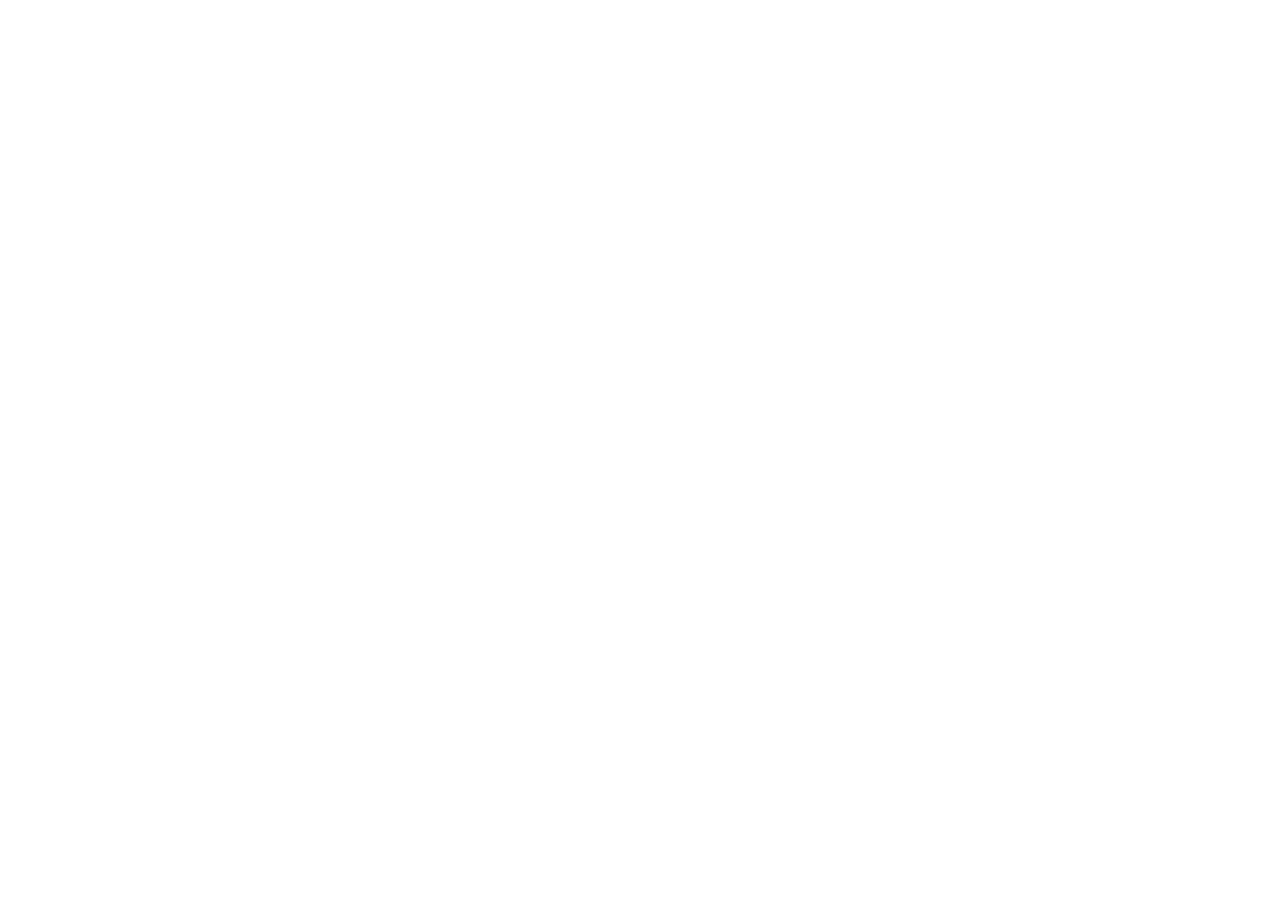
==== hombrelider/index.html @ c7ca843d "Add Hombre Líder landing (hombrelider.picasystems.com) Co-Authored-By: Claude Fable 5 <noreply@anthr" ====
<!doctype html>
<html lang="es">

  <head>
    <meta charset="UTF-8" />
    <meta
      name="viewport"
      content="width=device-width, initial-scale=1.0, maximum-scale=1" />
    <title>Hombre Líder — Recuperá tu Energía, tu Mente y tu Propósito</title>
    <meta name="description" content="El método L.I.D.E.R combina fe y neurociencia para transformarte en 30 días. Recuperá tu energía, tu mente y tu propósito. Agendá tu llamada gratis." />
    <meta property="og:title" content="Hombre Líder — Transformación en 30 días" />
    <meta property="og:description" content="Si no podés parar, no estás en control de tu vida. Fe + neurociencia + comunidad. Agendá tu llamada gratis." />
    <meta property="og:image" content="https://hombrelider.picasystems.com/images/hero-transformacion.webp" />
    <meta property="og:url" content="https://hombrelider.picasystems.com" />
    <meta property="og:type" content="website" />
    <link rel="preconnect" href="https://fonts.googleapis.com" />
    <link rel="preconnect" href="https://fonts.gstatic.com" crossorigin />
    <link href="https://fonts.googleapis.com/css2?family=Bebas+Neue&family=Roboto:wght@400;500;700&family=IBM+Plex+Mono:wght@400;600&display=swap" rel="stylesheet" />
    <script type="module" crossorigin src="/assets/index-o22CtJDk.js"></script>
    <link rel="stylesheet" crossorigin href="/assets/index-B5wN1EhE.css">
  </head>

  <body>
    

    <div id="root"></div>
  </body>

</html>
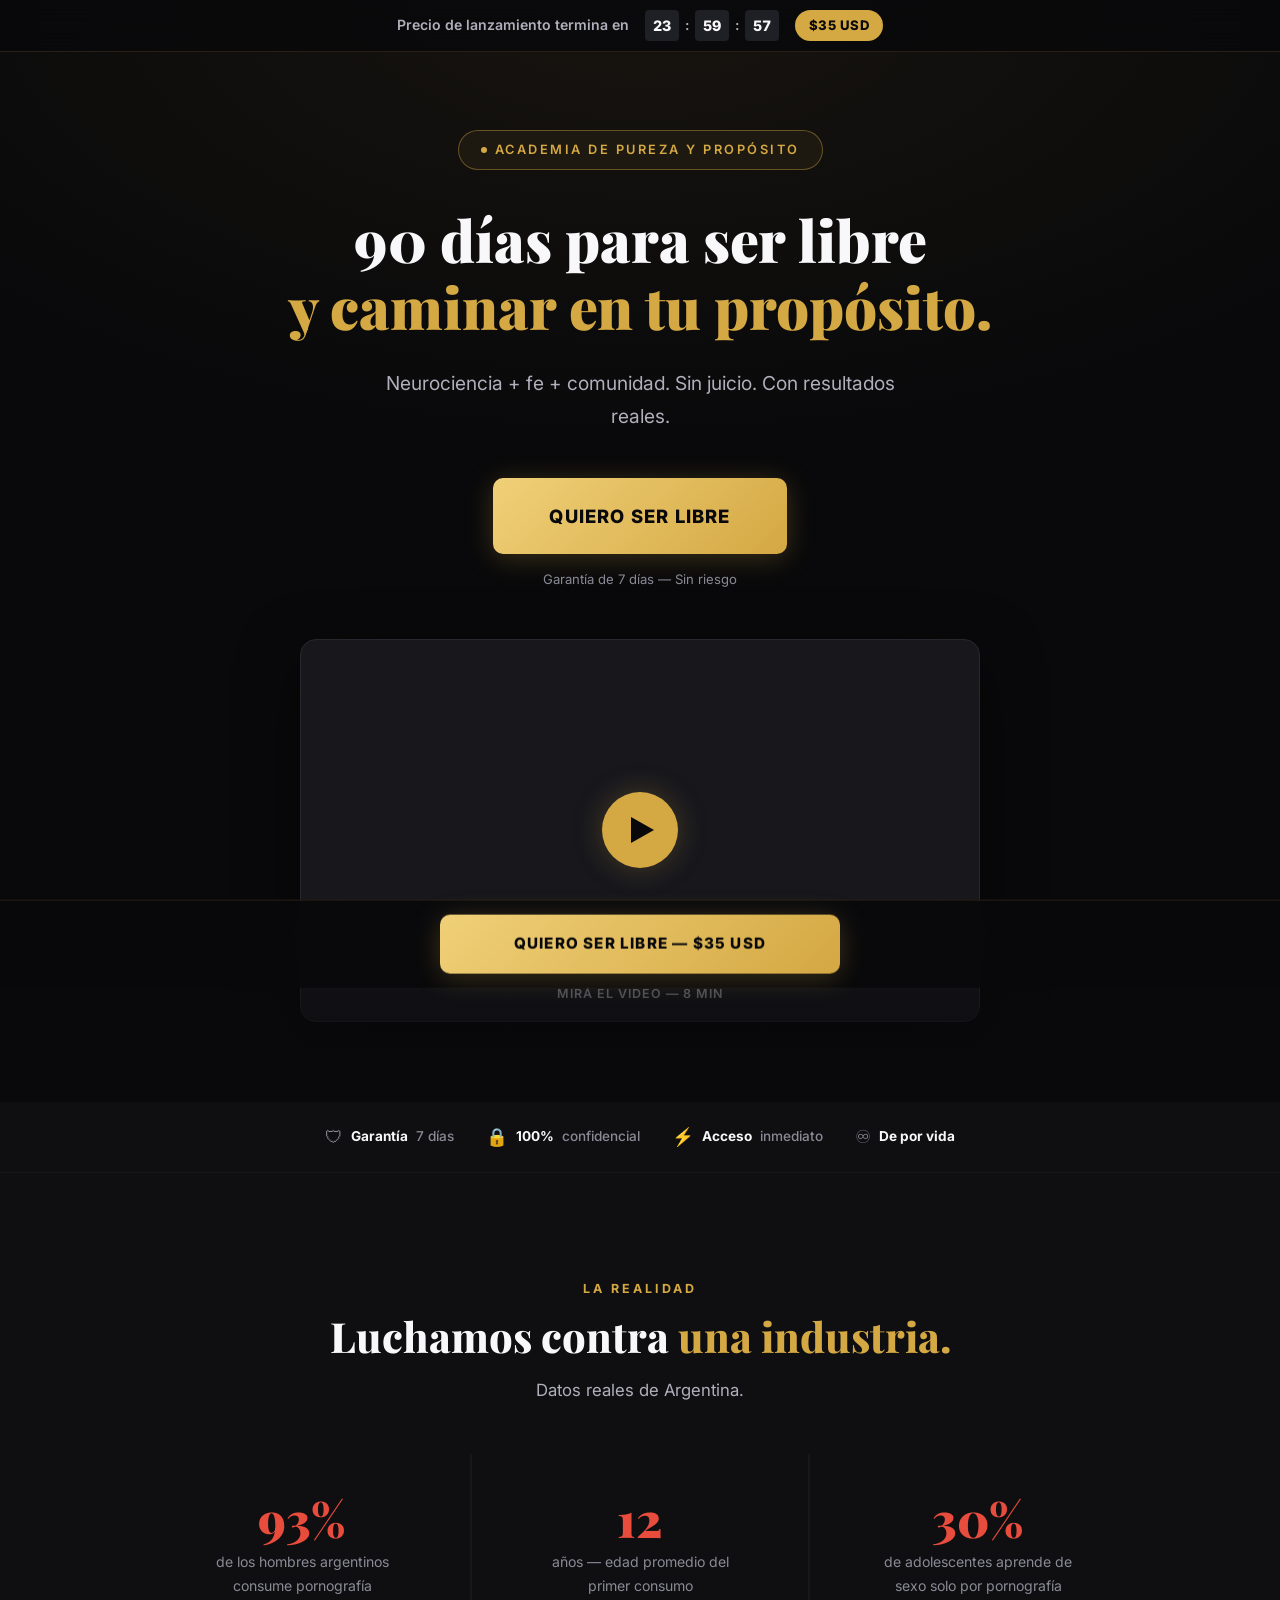
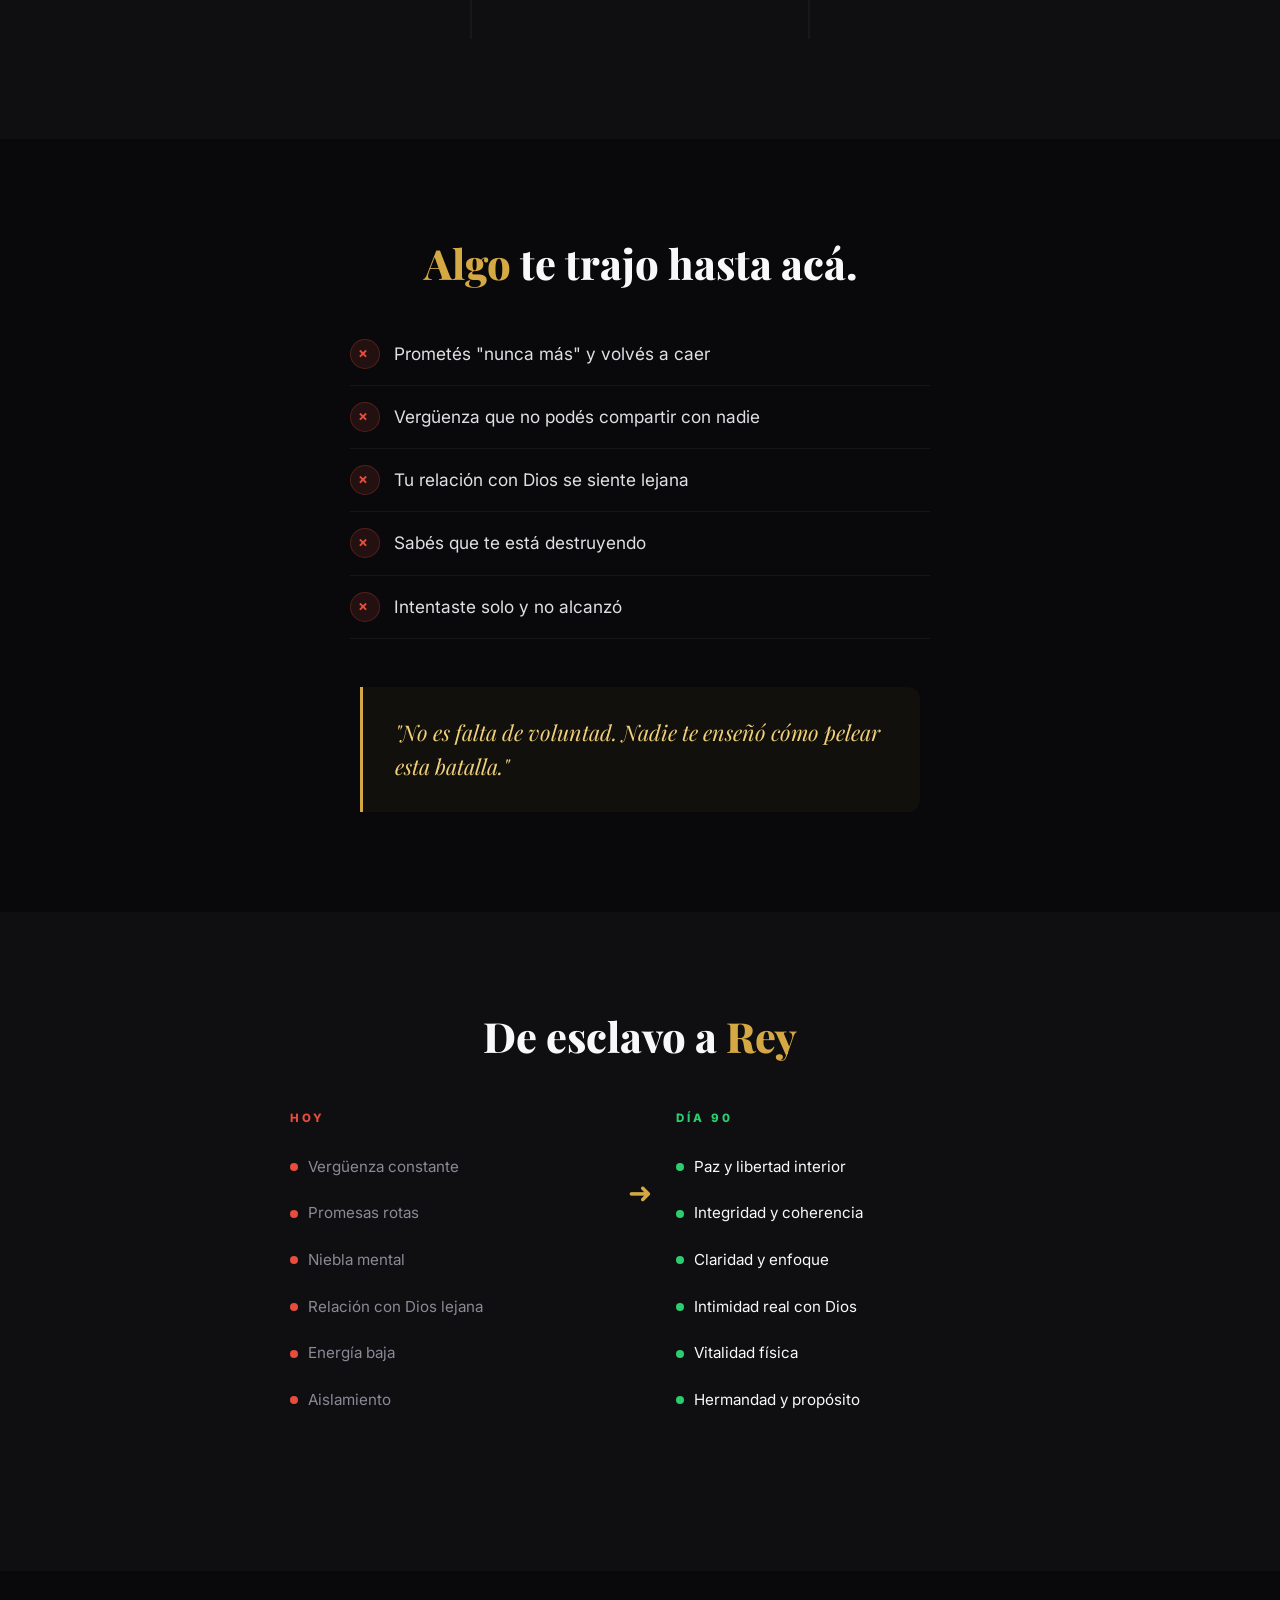
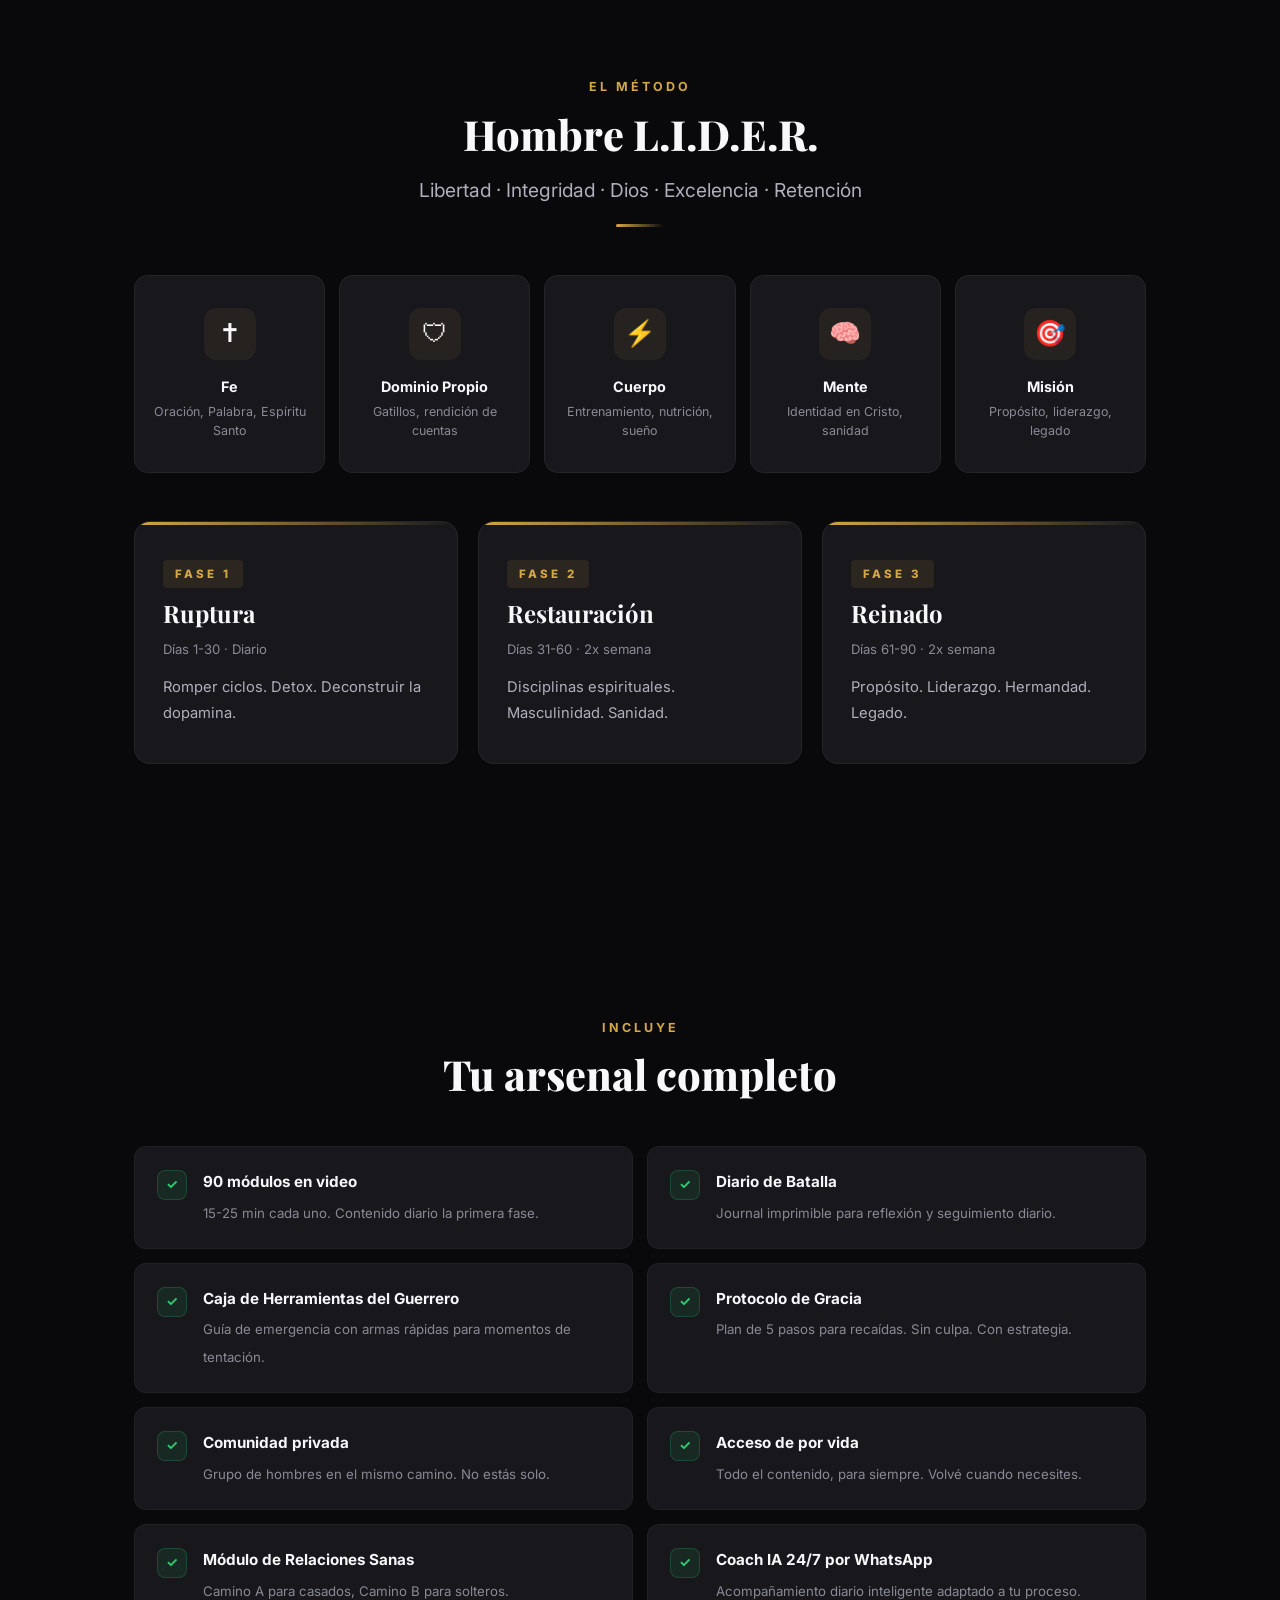
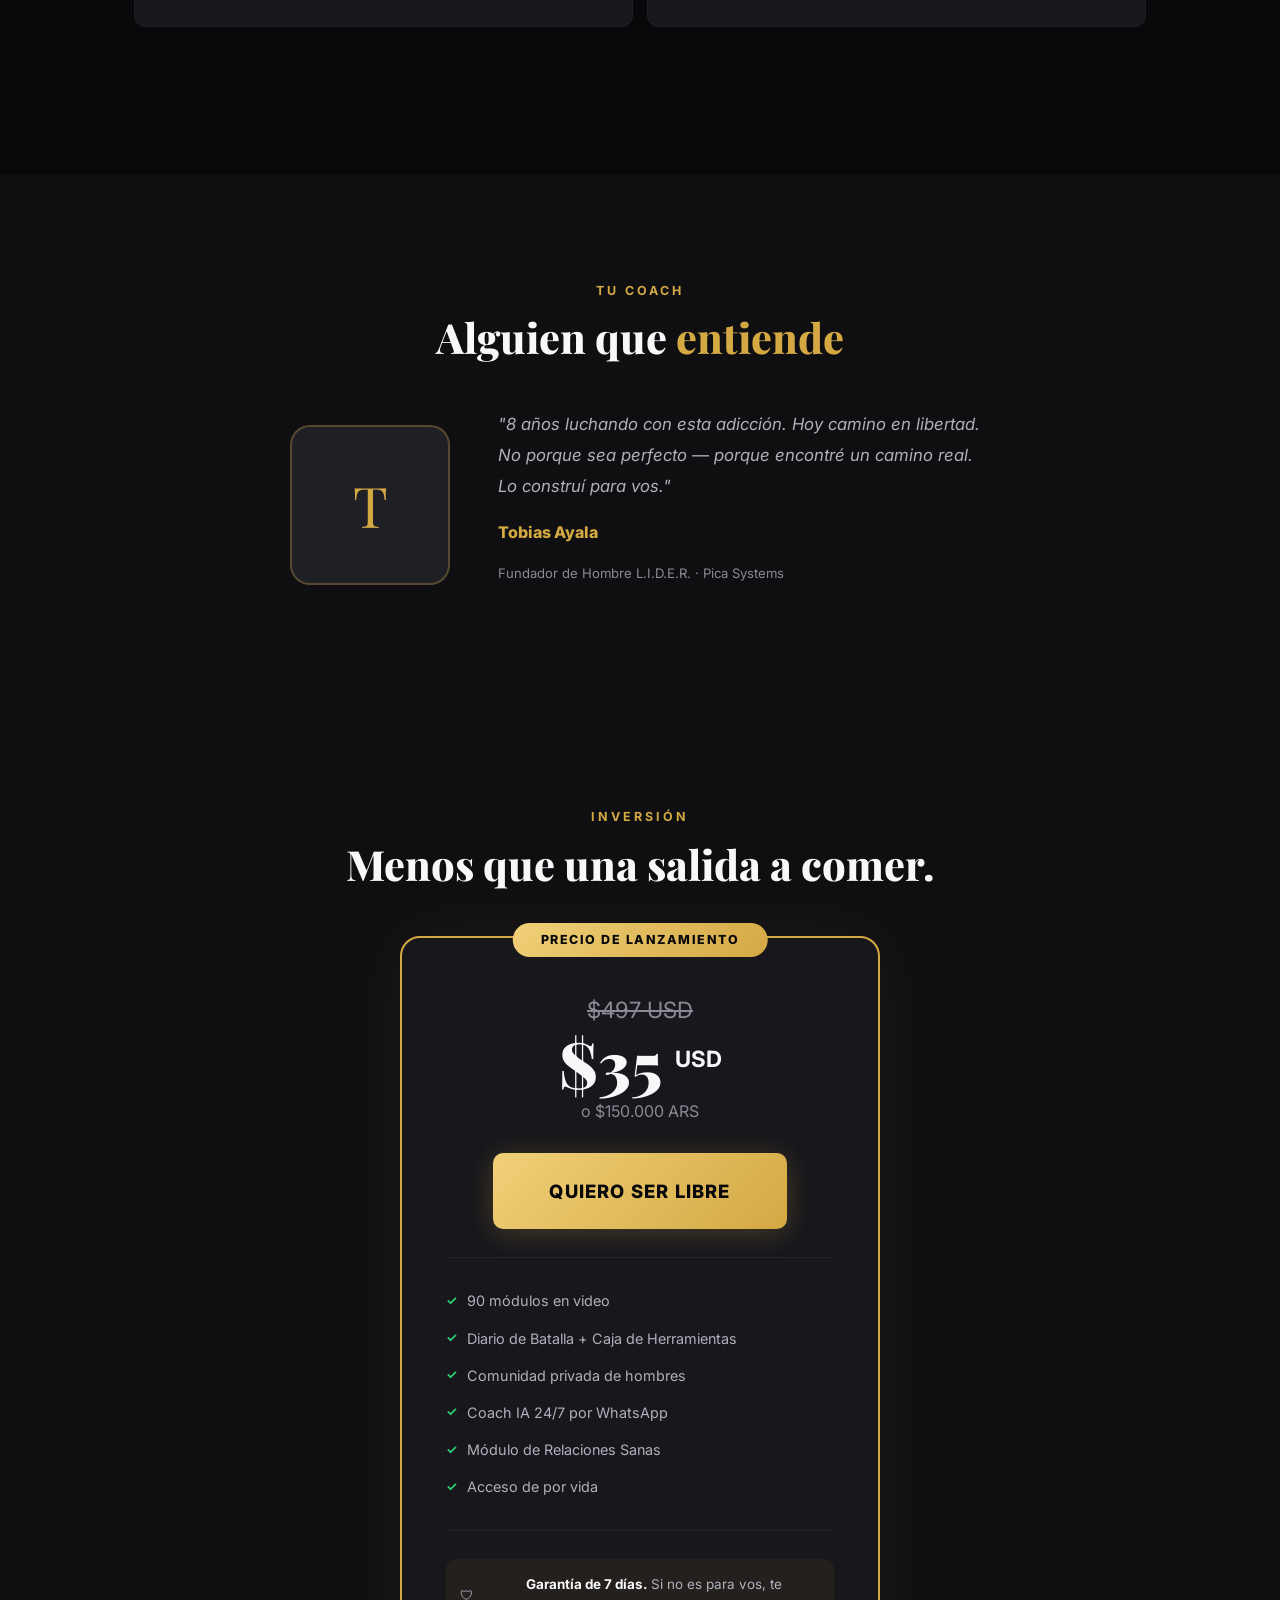
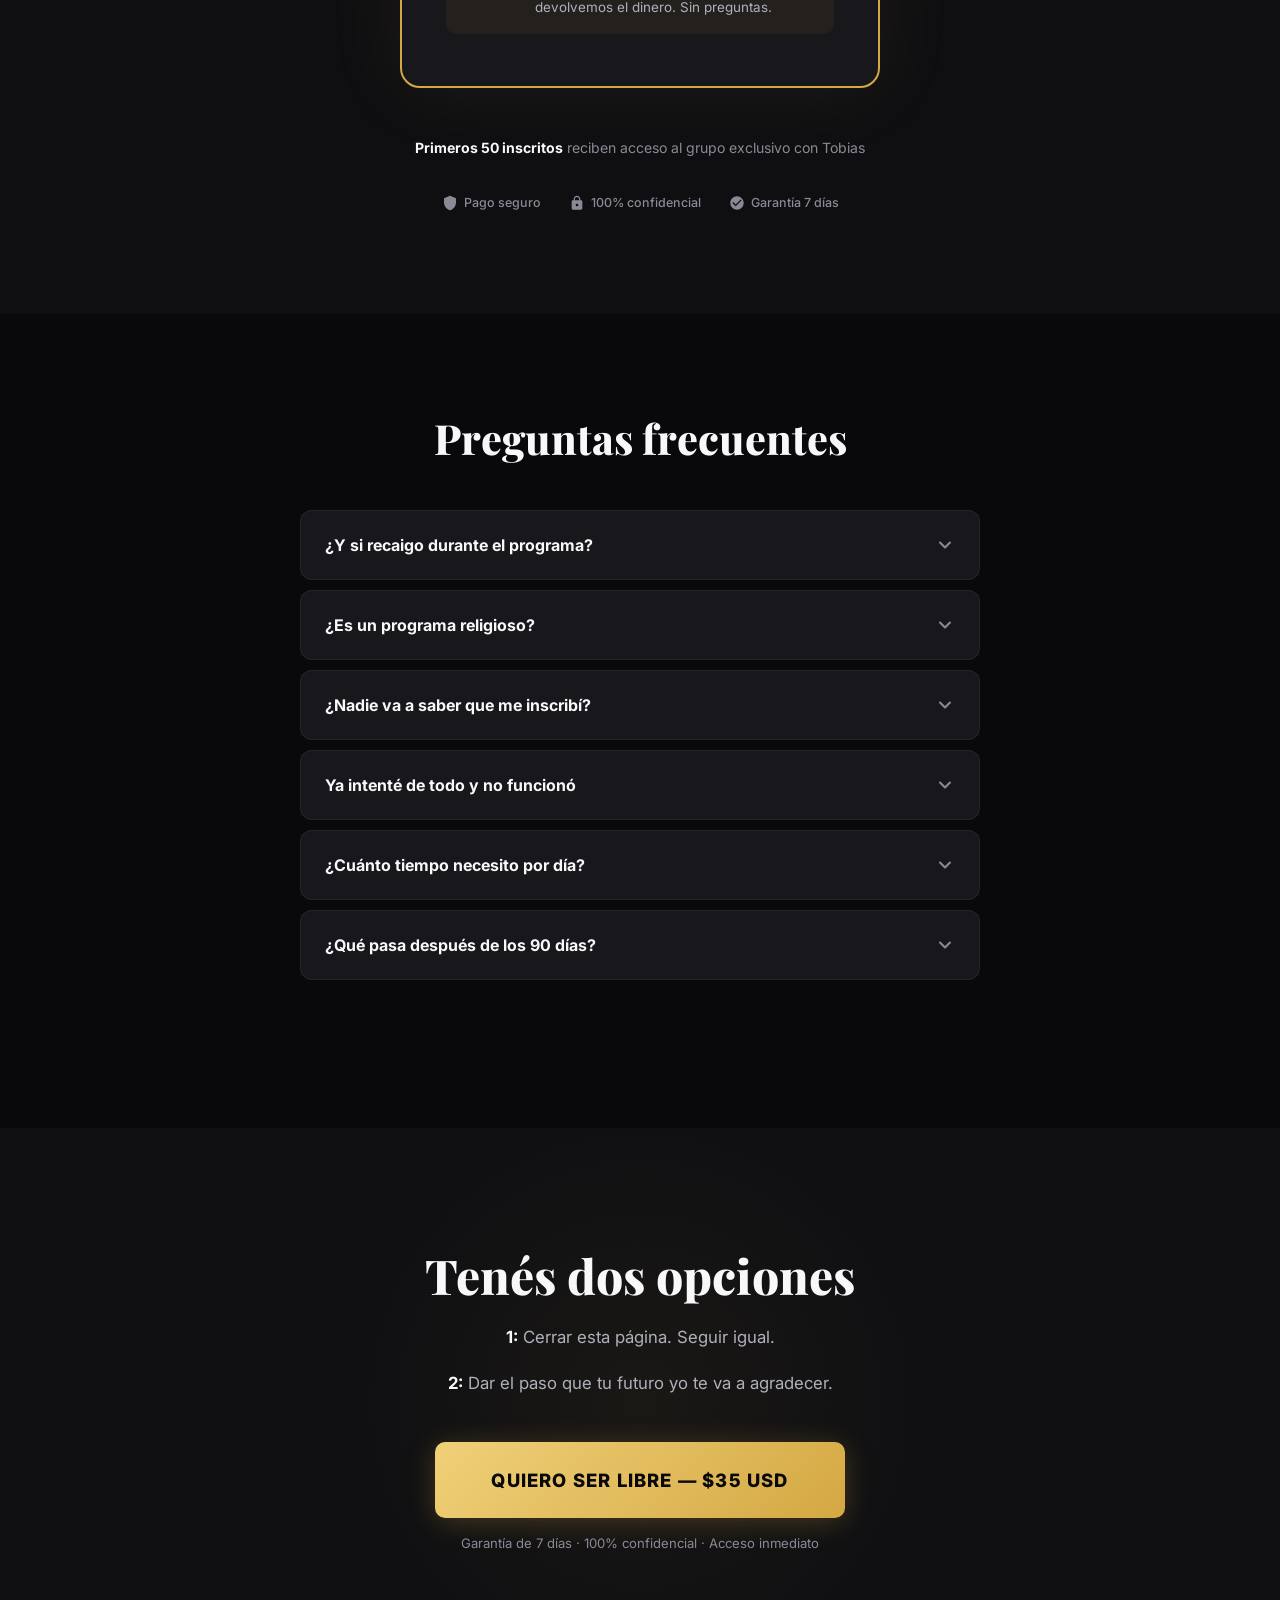
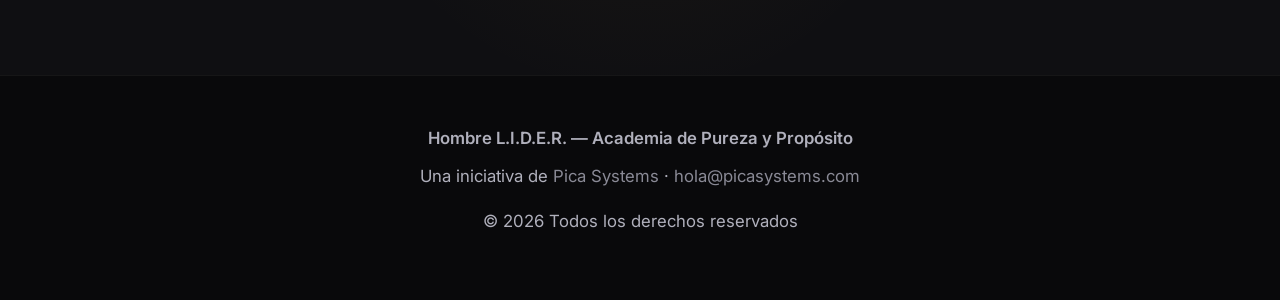
==== commit 137c0315: "Actualizar precio ARS a $150.000 en hombrelider" ====
--- a/hombrelider/index.html
+++ b/hombrelider/index.html
@@ -1,29 +1,1345 @@
-<!doctype html>
+<!DOCTYPE html>
 <html lang="es">
-
-  <head>
-    <meta charset="UTF-8" />
-    <meta
-      name="viewport"
-      content="width=device-width, initial-scale=1.0, maximum-scale=1" />
-    <title>Hombre Líder — Recuperá tu Energía, tu Mente y tu Propósito</title>
-    <meta name="description" content="El método L.I.D.E.R combina fe y neurociencia para transformarte en 30 días. Recuperá tu energía, tu mente y tu propósito. Agendá tu llamada gratis." />
-    <meta property="og:title" content="Hombre Líder — Transformación en 30 días" />
-    <meta property="og:description" content="Si no podés parar, no estás en control de tu vida. Fe + neurociencia + comunidad. Agendá tu llamada gratis." />
-    <meta property="og:image" content="https://hombrelider.picasystems.com/images/hero-transformacion.webp" />
-    <meta property="og:url" content="https://hombrelider.picasystems.com" />
-    <meta property="og:type" content="website" />
-    <link rel="preconnect" href="https://fonts.googleapis.com" />
-    <link rel="preconnect" href="https://fonts.gstatic.com" crossorigin />
-    <link href="https://fonts.googleapis.com/css2?family=Bebas+Neue&family=Roboto:wght@400;500;700&family=IBM+Plex+Mono:wght@400;600&display=swap" rel="stylesheet" />
-    <script type="module" crossorigin src="/assets/index-o22CtJDk.js"></script>
-    <link rel="stylesheet" crossorigin href="/assets/index-B5wN1EhE.css">
-  </head>
-
-  <body>
-    
-
-    <div id="root"></div>
-  </body>
-
+<head>
+  <meta charset="UTF-8">
+  <meta name="viewport" content="width=device-width, initial-scale=1.0">
+  <title>Hombre L.I.D.E.R. — Academia de Pureza y Propósito</title>
+  <meta name="description" content="En 90 días, liberarte de la lujuria por la gracia de Dios, recuperar tu energía masculina y caminar en tu propósito como hombre según el diseño de Dios.">
+  <link rel="preconnect" href="https://fonts.googleapis.com">
+  <link href="https://fonts.googleapis.com/css2?family=Inter:wght@400;500;600;700;800;900&family=Playfair+Display:ital,wght@0,700;0,800;0,900;1,700&display=swap" rel="stylesheet">
+  <style>
+    :root {
+      --gold: #D4A843;
+      --gold-light: #F0D078;
+      --gold-dark: #B8902E;
+      --gold-glow: rgba(212, 168, 67, 0.25);
+      --dark: #09090B;
+      --dark-2: #0F0F12;
+      --dark-3: #17171C;
+      --dark-4: #1F1F26;
+      --dark-5: #27272E;
+      --white: #F8F8FA;
+      --white-dim: #E0E0E4;
+      --gray: #8A8A96;
+      --gray-light: #B0B0BC;
+      --red: #E74C3C;
+      --red-dark: #C0392B;
+      --green: #2ECC71;
+    }
+
+    * { margin: 0; padding: 0; box-sizing: border-box; }
+
+    html { scroll-behavior: smooth; }
+
+    body {
+      font-family: 'Inter', sans-serif;
+      background: var(--dark);
+      color: var(--white);
+      line-height: 1.75;
+      overflow-x: hidden;
+      -webkit-font-smoothing: antialiased;
+    }
+
+    /* ========== UTILITY ========== */
+    .container { max-width: 780px; margin: 0 auto; padding: 0 24px; }
+    .container-wide { max-width: 1060px; margin: 0 auto; padding: 0 24px; }
+    .text-center { text-align: center; }
+    .text-gold { color: var(--gold); }
+    .text-gray { color: var(--gray); }
+
+    /* ========== SECTIONS ========== */
+    section { padding: 100px 0; position: relative; }
+    @media (max-width: 600px) { section { padding: 64px 0; } }
+
+    .section-alt { background: var(--dark-2); }
+
+    /* ========== TYPOGRAPHY ========== */
+    h1, h2, h3 { font-family: 'Playfair Display', serif; line-height: 1.15; }
+    h1 { font-size: clamp(2.2rem, 5.5vw, 3.6rem); font-weight: 900; margin-bottom: 28px; }
+    h2 { font-size: clamp(1.7rem, 4vw, 2.6rem); font-weight: 800; margin-bottom: 16px; }
+    h3 { font-size: clamp(1.15rem, 2.5vw, 1.5rem); font-weight: 700; margin-bottom: 10px; }
+    p { margin-bottom: 16px; font-size: 1.05rem; color: var(--gray-light); }
+    .lead { font-size: 1.2rem; color: var(--gray-light); }
+    .section-label {
+      display: inline-block;
+      font-family: 'Inter', sans-serif;
+      font-size: 0.78rem;
+      font-weight: 700;
+      letter-spacing: 3px;
+      text-transform: uppercase;
+      color: var(--gold);
+      margin-bottom: 12px;
+    }
+
+    /* ========== REVEAL ANIMATIONS ========== */
+    .reveal {
+      opacity: 0;
+      transform: translateY(32px);
+      transition: opacity 0.7s cubic-bezier(.22,.61,.36,1), transform 0.7s cubic-bezier(.22,.61,.36,1);
+    }
+    .reveal.visible {
+      opacity: 1;
+      transform: translateY(0);
+    }
+    .reveal-d1 { transition-delay: 0.08s; }
+    .reveal-d2 { transition-delay: 0.16s; }
+    .reveal-d3 { transition-delay: 0.24s; }
+    .reveal-d4 { transition-delay: 0.32s; }
+
+    /* ========== TOP BAR ========== */
+    .top-bar {
+      position: fixed;
+      top: 0; left: 0; right: 0;
+      z-index: 200;
+      background: rgba(9,9,11,0.85);
+      backdrop-filter: blur(16px);
+      -webkit-backdrop-filter: blur(16px);
+      border-bottom: 1px solid rgba(212,168,67,0.15);
+      padding: 10px 24px;
+      display: flex;
+      align-items: center;
+      justify-content: center;
+      gap: 16px;
+      font-size: 0.88rem;
+      font-weight: 600;
+      color: var(--gray-light);
+    }
+    .top-bar .timer {
+      display: inline-flex;
+      gap: 6px;
+      align-items: center;
+    }
+    .top-bar .timer-block {
+      background: var(--dark-4);
+      padding: 3px 8px;
+      border-radius: 4px;
+      font-variant-numeric: tabular-nums;
+      color: var(--white);
+      font-weight: 800;
+      font-size: 0.9rem;
+    }
+    .top-bar .price-tag {
+      background: var(--gold);
+      color: var(--dark);
+      padding: 4px 14px;
+      border-radius: 50px;
+      font-weight: 800;
+      font-size: 0.82rem;
+      letter-spacing: 0.5px;
+    }
+
+    /* ========== HERO ========== */
+    .hero {
+      min-height: 100vh;
+      display: flex;
+      align-items: center;
+      justify-content: center;
+      text-align: center;
+      padding: 130px 24px 80px;
+      position: relative;
+      overflow: hidden;
+    }
+    .hero::before {
+      content: '';
+      position: absolute;
+      top: -40%;
+      left: 50%;
+      transform: translateX(-50%);
+      width: 140%;
+      height: 80%;
+      background: radial-gradient(ellipse, rgba(212,168,67,0.07) 0%, transparent 70%);
+      pointer-events: none;
+    }
+    .hero::after {
+      content: '';
+      position: absolute;
+      bottom: 0;
+      left: 0; right: 0;
+      height: 200px;
+      background: linear-gradient(to top, var(--dark), transparent);
+      pointer-events: none;
+    }
+
+    .hero-badge {
+      display: inline-flex;
+      align-items: center;
+      gap: 8px;
+      padding: 8px 22px;
+      border: 1px solid rgba(212,168,67,0.4);
+      border-radius: 50px;
+      font-size: 0.8rem;
+      font-weight: 600;
+      letter-spacing: 2.5px;
+      text-transform: uppercase;
+      color: var(--gold);
+      margin-bottom: 36px;
+      background: rgba(212,168,67,0.06);
+    }
+    .hero-badge::before {
+      content: '';
+      width: 6px;
+      height: 6px;
+      border-radius: 50%;
+      background: var(--gold);
+      animation: pulse-dot 2s infinite;
+    }
+    @keyframes pulse-dot {
+      0%, 100% { opacity: 1; }
+      50% { opacity: 0.3; }
+    }
+
+    .hero h1 { color: var(--white); }
+    .hero h1 em {
+      font-style: normal;
+      color: var(--gold);
+      display: block;
+    }
+    .hero .lead {
+      max-width: 560px;
+      margin: 0 auto 44px;
+    }
+
+    /* ========== VIDEO ========== */
+    .video-wrapper {
+      max-width: 680px;
+      margin: 48px auto 0;
+      aspect-ratio: 16/9;
+      background: var(--dark-3);
+      border: 1px solid var(--dark-5);
+      border-radius: 16px;
+      display: flex;
+      align-items: center;
+      justify-content: center;
+      position: relative;
+      overflow: hidden;
+      cursor: pointer;
+      box-shadow: 0 20px 60px rgba(0,0,0,0.5);
+    }
+    .video-wrapper:hover .play-btn {
+      transform: scale(1.12);
+      box-shadow: 0 0 50px var(--gold-glow);
+    }
+    .play-btn {
+      width: 76px; height: 76px;
+      border-radius: 50%;
+      background: var(--gold);
+      display: flex;
+      align-items: center;
+      justify-content: center;
+      z-index: 1;
+      transition: transform 0.35s, box-shadow 0.35s;
+      box-shadow: 0 0 30px var(--gold-glow);
+    }
+    .play-btn::after {
+      content: '';
+      width: 0; height: 0;
+      border-style: solid;
+      border-width: 13px 0 13px 23px;
+      border-color: transparent transparent transparent var(--dark);
+      margin-left: 5px;
+    }
+    .video-label {
+      position: absolute;
+      bottom: 16px;
+      font-size: 0.78rem;
+      color: var(--gray);
+      letter-spacing: 1px;
+      text-transform: uppercase;
+      font-weight: 600;
+    }
+
+    /* ========== CTA BUTTON ========== */
+    .cta-btn {
+      display: inline-block;
+      padding: 18px 48px;
+      background: linear-gradient(135deg, var(--gold-light), var(--gold), var(--gold-dark));
+      background-size: 200% 200%;
+      animation: shimmer 3s ease infinite;
+      color: var(--dark);
+      font-family: 'Inter', sans-serif;
+      font-size: 1.05rem;
+      font-weight: 800;
+      text-decoration: none;
+      border-radius: 10px;
+      text-transform: uppercase;
+      letter-spacing: 1.2px;
+      transition: transform 0.3s, box-shadow 0.3s;
+      border: none;
+      cursor: pointer;
+      box-shadow: 0 4px 28px var(--gold-glow);
+    }
+    @keyframes shimmer {
+      0% { background-position: 0% 50%; }
+      50% { background-position: 100% 50%; }
+      100% { background-position: 0% 50%; }
+    }
+    .cta-btn:hover {
+      transform: translateY(-3px);
+      box-shadow: 0 8px 44px rgba(212,168,67,0.45);
+    }
+    .cta-btn-large { padding: 22px 56px; font-size: 1.15rem; }
+    .cta-sub {
+      display: block;
+      margin-top: 14px;
+      font-size: 0.82rem;
+      color: var(--gray);
+    }
+
+    /* ========== FLOATING CTA (mobile) ========== */
+    .floating-cta {
+      position: fixed;
+      bottom: 0; left: 0; right: 0;
+      z-index: 150;
+      padding: 14px 24px;
+      background: rgba(9,9,11,0.92);
+      backdrop-filter: blur(16px);
+      -webkit-backdrop-filter: blur(16px);
+      border-top: 1px solid rgba(212,168,67,0.15);
+      text-align: center;
+      transform: translateY(100%);
+      transition: transform 0.4s ease;
+    }
+    .floating-cta.show { transform: translateY(0); }
+    .floating-cta .cta-btn {
+      width: 100%;
+      max-width: 400px;
+      padding: 16px 32px;
+      font-size: 0.95rem;
+    }
+
+    /* ========== SOCIAL PROOF BAR ========== */
+    .social-proof-bar {
+      display: flex;
+      align-items: center;
+      justify-content: center;
+      gap: 32px;
+      flex-wrap: wrap;
+      padding: 20px 24px;
+      background: var(--dark-2);
+      border-bottom: 1px solid rgba(255,255,255,0.04);
+    }
+    .sp-item {
+      display: flex;
+      align-items: center;
+      gap: 8px;
+      font-size: 0.85rem;
+      color: var(--gray);
+      font-weight: 500;
+    }
+    .sp-item strong { color: var(--white); font-weight: 700; }
+    .sp-icon { font-size: 1.1rem; }
+
+    /* ========== STATS ========== */
+    .stats-grid {
+      display: grid;
+      grid-template-columns: repeat(3, 1fr);
+      gap: 2px;
+      margin: 48px 0 0;
+      background: rgba(255,255,255,0.04);
+      border-radius: 16px;
+      overflow: hidden;
+    }
+    @media (max-width: 600px) { .stats-grid { grid-template-columns: 1fr; } }
+    .stat-card {
+      padding: 40px 24px;
+      text-align: center;
+      background: var(--dark-2);
+    }
+    .stat-number {
+      font-family: 'Playfair Display', serif;
+      font-size: 3rem;
+      font-weight: 900;
+      color: var(--red);
+      line-height: 1;
+      margin-bottom: 8px;
+    }
+    .stat-label {
+      font-size: 0.88rem;
+      color: var(--gray);
+      max-width: 200px;
+      margin: 0 auto;
+    }
+
+    /* ========== PAIN ========== */
+    .pain-list {
+      list-style: none;
+      max-width: 580px;
+      margin: 36px auto;
+      text-align: left;
+    }
+    .pain-list li {
+      padding: 16px 0 16px 44px;
+      position: relative;
+      font-size: 1.08rem;
+      color: var(--white-dim);
+      border-bottom: 1px solid rgba(255,255,255,0.05);
+    }
+    .pain-list li::before {
+      content: '';
+      position: absolute;
+      left: 0; top: 50%;
+      transform: translateY(-50%);
+      width: 28px; height: 28px;
+      border-radius: 50%;
+      background: rgba(231,76,60,0.12);
+      border: 1px solid rgba(231,76,60,0.25);
+    }
+    .pain-list li::after {
+      content: '\2717';
+      position: absolute;
+      left: 7px; top: 50%;
+      transform: translateY(-50%);
+      color: var(--red);
+      font-size: 0.85rem;
+      font-weight: 700;
+    }
+
+    .pain-quote {
+      font-family: 'Playfair Display', serif;
+      font-size: 1.35rem;
+      font-style: italic;
+      color: var(--gold-light);
+      max-width: 560px;
+      margin: 48px auto 0;
+      padding: 28px 32px;
+      border-left: 3px solid var(--gold);
+      background: rgba(212,168,67,0.04);
+      border-radius: 0 12px 12px 0;
+      line-height: 1.6;
+    }
+
+    /* ========== PHASES ========== */
+    .phases {
+      display: grid;
+      grid-template-columns: repeat(3, 1fr);
+      gap: 20px;
+      margin: 48px 0;
+    }
+    @media (max-width: 768px) { .phases { grid-template-columns: 1fr; } }
+
+    .phase-card {
+      background: var(--dark-3);
+      border: 1px solid rgba(255,255,255,0.06);
+      border-radius: 16px;
+      padding: 36px 28px;
+      position: relative;
+      overflow: hidden;
+      transition: border-color 0.3s, transform 0.3s;
+    }
+    .phase-card:hover {
+      border-color: rgba(212,168,67,0.3);
+      transform: translateY(-4px);
+    }
+    .phase-card::before {
+      content: '';
+      position: absolute;
+      top: 0; left: 0; right: 0;
+      height: 3px;
+      background: linear-gradient(90deg, var(--gold), transparent);
+    }
+    .phase-number {
+      display: inline-block;
+      font-family: 'Inter', sans-serif;
+      font-size: 0.72rem;
+      font-weight: 800;
+      letter-spacing: 3px;
+      text-transform: uppercase;
+      color: var(--gold);
+      margin-bottom: 12px;
+      background: rgba(212,168,67,0.1);
+      padding: 4px 12px;
+      border-radius: 4px;
+    }
+    .phase-days {
+      font-size: 0.82rem;
+      color: var(--gray);
+      margin-bottom: 14px;
+    }
+    .phase-card p { font-size: 0.92rem; color: var(--gray-light); margin: 0; }
+
+    /* ========== PILLARS ========== */
+    .pillars {
+      display: grid;
+      grid-template-columns: repeat(5, 1fr);
+      gap: 14px;
+      margin: 48px 0;
+    }
+    @media (max-width: 768px) { .pillars { grid-template-columns: repeat(2, 1fr); } }
+    @media (max-width: 420px) { .pillars { grid-template-columns: 1fr; } }
+
+    .pillar {
+      text-align: center;
+      padding: 32px 14px;
+      background: var(--dark-3);
+      border-radius: 14px;
+      border: 1px solid rgba(255,255,255,0.05);
+      transition: border-color 0.3s, transform 0.3s;
+    }
+    .pillar:hover {
+      border-color: rgba(212,168,67,0.25);
+      transform: translateY(-3px);
+    }
+    .pillar-icon {
+      width: 52px; height: 52px;
+      border-radius: 12px;
+      background: rgba(212,168,67,0.08);
+      display: flex;
+      align-items: center;
+      justify-content: center;
+      margin: 0 auto 14px;
+      font-size: 1.6rem;
+    }
+    .pillar-name {
+      font-weight: 700;
+      font-size: 0.9rem;
+      margin-bottom: 4px;
+      color: var(--white);
+    }
+    .pillar-desc {
+      font-size: 0.78rem;
+      color: var(--gray);
+      line-height: 1.5;
+    }
+
+    /* ========== INCLUDES ========== */
+    .includes-grid {
+      display: grid;
+      grid-template-columns: repeat(2, 1fr);
+      gap: 14px;
+      margin: 48px 0;
+    }
+    @media (max-width: 600px) { .includes-grid { grid-template-columns: 1fr; } }
+
+    .include-item {
+      display: flex;
+      align-items: flex-start;
+      gap: 16px;
+      padding: 22px;
+      background: var(--dark-3);
+      border-radius: 12px;
+      border: 1px solid rgba(255,255,255,0.04);
+      transition: border-color 0.3s;
+    }
+    .include-item:hover { border-color: rgba(212,168,67,0.2); }
+    .include-check {
+      flex-shrink: 0;
+      width: 30px; height: 30px;
+      border-radius: 8px;
+      background: rgba(46,204,113,0.1);
+      border: 1px solid rgba(46,204,113,0.2);
+      display: flex;
+      align-items: center;
+      justify-content: center;
+      color: var(--green);
+      font-weight: 700;
+      font-size: 0.85rem;
+      margin-top: 1px;
+    }
+    .include-text strong { display: block; color: var(--white); font-size: 0.95rem; margin-bottom: 2px; }
+    .include-text span { color: var(--gray); font-size: 0.83rem; line-height: 1.5; }
+
+    /* ========== BEFORE / AFTER ========== */
+    .transform-grid {
+      display: grid;
+      grid-template-columns: 1fr auto 1fr;
+      gap: 24px;
+      align-items: start;
+      margin: 48px 0;
+      max-width: 700px;
+      margin-left: auto;
+      margin-right: auto;
+    }
+    @media (max-width: 600px) {
+      .transform-grid { grid-template-columns: 1fr; gap: 16px; }
+      .transform-arrow { display: none; }
+    }
+    .transform-col { list-style: none; }
+    .transform-col li {
+      padding: 10px 0;
+      font-size: 0.95rem;
+      display: flex;
+      align-items: center;
+      gap: 10px;
+    }
+    .transform-col.before li { color: var(--gray); }
+    .transform-col.before .dot { width: 8px; height: 8px; border-radius: 50%; background: var(--red); flex-shrink: 0; }
+    .transform-col.after li { color: var(--white); }
+    .transform-col.after .dot { width: 8px; height: 8px; border-radius: 50%; background: var(--green); flex-shrink: 0; }
+    .transform-label {
+      font-family: 'Inter', sans-serif;
+      font-size: 0.72rem;
+      font-weight: 800;
+      letter-spacing: 3px;
+      text-transform: uppercase;
+      margin-bottom: 16px;
+    }
+    .transform-label.before { color: var(--red); }
+    .transform-label.after { color: var(--green); }
+    .transform-arrow {
+      display: flex;
+      align-items: center;
+      justify-content: center;
+      padding-top: 60px;
+      font-size: 1.8rem;
+      color: var(--gold);
+    }
+
+    /* ========== PRICING ========== */
+    .pricing-box {
+      max-width: 480px;
+      margin: 48px auto;
+      padding: 52px 44px;
+      background: var(--dark-3);
+      border: 2px solid var(--gold);
+      border-radius: 20px;
+      text-align: center;
+      position: relative;
+      box-shadow: 0 0 80px rgba(212,168,67,0.08);
+    }
+    .pricing-badge {
+      position: absolute;
+      top: -15px;
+      left: 50%;
+      transform: translateX(-50%);
+      background: linear-gradient(135deg, var(--gold-light), var(--gold));
+      color: var(--dark);
+      padding: 6px 28px;
+      border-radius: 50px;
+      font-size: 0.78rem;
+      font-weight: 800;
+      letter-spacing: 1.5px;
+      text-transform: uppercase;
+      white-space: nowrap;
+    }
+    .pricing-original {
+      font-size: 1.4rem;
+      color: var(--gray);
+      text-decoration: line-through;
+      margin-bottom: 2px;
+    }
+    .pricing-price {
+      font-family: 'Playfair Display', serif;
+      font-size: 4rem;
+      font-weight: 900;
+      color: var(--white);
+      line-height: 1;
+      margin-bottom: 2px;
+    }
+    .pricing-price sup {
+      font-size: 1.4rem;
+      font-family: 'Inter', sans-serif;
+      font-weight: 700;
+      vertical-align: super;
+    }
+    .pricing-ars {
+      font-size: 1rem;
+      color: var(--gray);
+      margin-bottom: 28px;
+    }
+    .pricing-list {
+      list-style: none;
+      text-align: left;
+      margin: 28px 0;
+      padding: 24px 0;
+      border-top: 1px solid rgba(255,255,255,0.06);
+      border-bottom: 1px solid rgba(255,255,255,0.06);
+    }
+    .pricing-list li {
+      padding: 6px 0;
+      font-size: 0.9rem;
+      color: var(--gray-light);
+      display: flex;
+      align-items: center;
+      gap: 10px;
+    }
+    .pricing-list li::before {
+      content: '\2713';
+      color: var(--green);
+      font-weight: 700;
+      font-size: 0.8rem;
+    }
+    .pricing-guarantee {
+      display: flex;
+      align-items: center;
+      justify-content: center;
+      gap: 10px;
+      margin-top: 24px;
+      padding: 14px;
+      background: rgba(212,168,67,0.06);
+      border-radius: 10px;
+      font-size: 0.84rem;
+      color: var(--gray-light);
+    }
+    .pricing-guarantee strong { color: var(--white); }
+
+    /* ========== ABOUT / COACH ========== */
+    .about-layout {
+      display: flex;
+      align-items: center;
+      gap: 48px;
+      max-width: 700px;
+      margin: 0 auto;
+    }
+    @media (max-width: 600px) {
+      .about-layout { flex-direction: column; text-align: center; }
+    }
+    .about-avatar {
+      flex-shrink: 0;
+      width: 160px; height: 160px;
+      border-radius: 20px;
+      background: var(--dark-4);
+      border: 2px solid rgba(212,168,67,0.3);
+      display: flex;
+      align-items: center;
+      justify-content: center;
+      font-size: 3.5rem;
+      color: var(--gold);
+      font-family: 'Playfair Display', serif;
+    }
+    .about-text {}
+    .about-quote {
+      font-size: 1.05rem;
+      color: var(--gray-light);
+      line-height: 1.85;
+      font-style: italic;
+    }
+    .about-name {
+      margin-top: 16px;
+      font-weight: 800;
+      color: var(--gold);
+      font-size: 1rem;
+    }
+    .about-role {
+      font-size: 0.82rem;
+      color: var(--gray);
+    }
+
+    /* ========== FAQ ========== */
+    .faq-list { max-width: 680px; margin: 48px auto; }
+    .faq-item {
+      border: 1px solid rgba(255,255,255,0.06);
+      border-radius: 12px;
+      margin-bottom: 10px;
+      overflow: hidden;
+      background: var(--dark-3);
+    }
+    .faq-question {
+      font-weight: 700;
+      font-size: 1rem;
+      color: var(--white);
+      cursor: pointer;
+      display: flex;
+      align-items: center;
+      justify-content: space-between;
+      gap: 16px;
+      padding: 20px 24px;
+      user-select: none;
+      transition: color 0.2s;
+    }
+    .faq-question:hover { color: var(--gold); }
+    .faq-chevron {
+      flex-shrink: 0;
+      width: 20px; height: 20px;
+      transition: transform 0.3s;
+      color: var(--gray);
+    }
+    .faq-item.open .faq-chevron { transform: rotate(180deg); color: var(--gold); }
+    .faq-answer {
+      max-height: 0;
+      overflow: hidden;
+      transition: max-height 0.35s ease, padding 0.35s ease;
+      padding: 0 24px;
+      color: var(--gray-light);
+      font-size: 0.93rem;
+      line-height: 1.7;
+    }
+    .faq-item.open .faq-answer {
+      max-height: 300px;
+      padding: 0 24px 20px;
+    }
+
+    /* ========== FINAL CTA ========== */
+    .final-cta {
+      text-align: center;
+      padding: 120px 24px;
+      position: relative;
+      overflow: hidden;
+    }
+    .final-cta::before {
+      content: '';
+      position: absolute;
+      top: 50%; left: 50%;
+      transform: translate(-50%, -50%);
+      width: 600px; height: 600px;
+      border-radius: 50%;
+      background: radial-gradient(circle, rgba(212,168,67,0.06) 0%, transparent 70%);
+      pointer-events: none;
+    }
+    .final-cta h2 {
+      font-size: clamp(1.9rem, 4.5vw, 3rem);
+      margin-bottom: 20px;
+      position: relative;
+    }
+    .choice-text {
+      font-size: 1.08rem;
+      color: var(--gray-light);
+      max-width: 480px;
+      margin: 0 auto 44px;
+      position: relative;
+    }
+    .choice-text strong { color: var(--white); }
+
+    /* ========== FOOTER ========== */
+    footer {
+      padding: 48px 24px;
+      text-align: center;
+      font-size: 0.8rem;
+      color: var(--gray);
+      border-top: 1px solid rgba(255,255,255,0.05);
+    }
+    footer a { color: var(--gray); text-decoration: none; }
+    footer a:hover { color: var(--gold); }
+
+    /* ========== DIVIDER ========== */
+    .divider {
+      width: 48px;
+      height: 3px;
+      background: linear-gradient(90deg, var(--gold), transparent);
+      margin: 0 auto 28px;
+      border-radius: 2px;
+    }
+
+    /* ========== TRUST BADGES ========== */
+    .trust-row {
+      display: flex;
+      align-items: center;
+      justify-content: center;
+      gap: 28px;
+      flex-wrap: wrap;
+      margin-top: 32px;
+    }
+    .trust-badge {
+      display: flex;
+      align-items: center;
+      gap: 6px;
+      font-size: 0.78rem;
+      color: var(--gray);
+      font-weight: 500;
+    }
+    .trust-badge svg { width: 16px; height: 16px; fill: var(--gray); }
+  </style>
+</head>
+<body>
+
+  <!-- ============================================ -->
+  <!-- TOP BAR WITH COUNTDOWN -->
+  <!-- ============================================ -->
+  <div class="top-bar">
+    <span>Precio de lanzamiento termina en</span>
+    <div class="timer">
+      <span class="timer-block" id="timer-h">23</span>:
+      <span class="timer-block" id="timer-m">59</span>:
+      <span class="timer-block" id="timer-s">59</span>
+    </div>
+    <span class="price-tag">$35 USD</span>
+  </div>
+
+  <!-- ============================================ -->
+  <!-- HERO -->
+  <!-- ============================================ -->
+  <section class="hero">
+    <div class="container">
+      <div class="reveal">
+        <div class="hero-badge">Academia de Pureza y Propósito</div>
+      </div>
+      <h1 class="reveal reveal-d1">
+        90 días para ser libre
+        <em>y caminar en tu propósito.</em>
+      </h1>
+      <p class="lead reveal reveal-d2">
+        Neurociencia + fe + comunidad. Sin juicio. Con resultados reales.
+      </p>
+      <div class="reveal reveal-d3">
+        <a href="#precio" class="cta-btn cta-btn-large">QUIERO SER LIBRE</a>
+        <span class="cta-sub">Garantía de 7 días &mdash; Sin riesgo</span>
+      </div>
+
+      <div class="video-wrapper reveal reveal-d4">
+        <div class="play-btn"></div>
+        <span class="video-label">Mirá el video &mdash; 8 min</span>
+        <!-- Reemplazar con: <iframe> de YouTube/Vimeo -->
+      </div>
+    </div>
+  </section>
+
+  <!-- ============================================ -->
+  <!-- SOCIAL PROOF BAR -->
+  <!-- ============================================ -->
+  <div class="social-proof-bar">
+    <div class="sp-item"><span class="sp-icon">&#x1F6E1;</span> <strong>Garantía</strong> 7 días</div>
+    <div class="sp-item"><span class="sp-icon">&#x1F512;</span> <strong>100%</strong> confidencial</div>
+    <div class="sp-item"><span class="sp-icon">&#x26A1;</span> <strong>Acceso</strong> inmediato</div>
+    <div class="sp-item"><span class="sp-icon">&#x267E;</span> <strong>De por vida</strong></div>
+  </div>
+
+  <!-- ============================================ -->
+  <!-- STATS: EL ENEMIGO -->
+  <!-- ============================================ -->
+  <section class="section-alt">
+    <div class="container-wide">
+      <div class="text-center reveal">
+        <span class="section-label">La realidad</span>
+        <h2>Luchamos contra <span class="text-gold">una industria.</span></h2>
+        <p>Datos reales de Argentina.</p>
+      </div>
+      <div class="stats-grid reveal reveal-d1">
+        <div class="stat-card">
+          <div class="stat-number">93%</div>
+          <div class="stat-label">de los hombres argentinos consume pornografía</div>
+        </div>
+        <div class="stat-card">
+          <div class="stat-number">12</div>
+          <div class="stat-label">años — edad promedio del primer consumo</div>
+        </div>
+        <div class="stat-card">
+          <div class="stat-number">30%</div>
+          <div class="stat-label">de adolescentes aprende de sexo solo por pornografía</div>
+        </div>
+      </div>
+    </div>
+  </section>
+
+  <!-- ============================================ -->
+  <!-- DOLOR -->
+  <!-- ============================================ -->
+  <section>
+    <div class="container">
+      <div class="text-center reveal">
+        <h2><span class="text-gold">Algo</span> te trajo hasta acá.</h2>
+      </div>
+      <ul class="pain-list reveal reveal-d1">
+        <li>Prometés "nunca más" y volvés a caer</li>
+        <li>Vergüenza que no podés compartir con nadie</li>
+        <li>Tu relación con Dios se siente lejana</li>
+        <li>Sabés que te está destruyendo</li>
+        <li>Intentaste solo y no alcanzó</li>
+      </ul>
+      <div class="pain-quote reveal reveal-d2">
+        "No es falta de voluntad. Nadie te enseñó cómo pelear esta batalla."
+      </div>
+    </div>
+  </section>
+
+  <!-- ============================================ -->
+  <!-- ANTES / DESPUÉS -->
+  <!-- ============================================ -->
+  <section class="section-alt">
+    <div class="container">
+      <div class="text-center reveal">
+        <h2>De esclavo a <span class="text-gold">Rey</span></h2>
+      </div>
+      <div class="transform-grid reveal reveal-d1">
+        <div>
+          <div class="transform-label before">HOY</div>
+          <ul class="transform-col before">
+            <li><span class="dot"></span> Vergüenza constante</li>
+            <li><span class="dot"></span> Promesas rotas</li>
+            <li><span class="dot"></span> Niebla mental</li>
+            <li><span class="dot"></span> Relación con Dios lejana</li>
+            <li><span class="dot"></span> Energía baja</li>
+            <li><span class="dot"></span> Aislamiento</li>
+          </ul>
+        </div>
+        <div class="transform-arrow">&#x279C;</div>
+        <div>
+          <div class="transform-label after">DÍA 90</div>
+          <ul class="transform-col after">
+            <li><span class="dot"></span> Paz y libertad interior</li>
+            <li><span class="dot"></span> Integridad y coherencia</li>
+            <li><span class="dot"></span> Claridad y enfoque</li>
+            <li><span class="dot"></span> Intimidad real con Dios</li>
+            <li><span class="dot"></span> Vitalidad física</li>
+            <li><span class="dot"></span> Hermandad y propósito</li>
+          </ul>
+        </div>
+      </div>
+    </div>
+  </section>
+
+  <!-- ============================================ -->
+  <!-- LA SOLUCIÓN -->
+  <!-- ============================================ -->
+  <section>
+    <div class="container-wide">
+      <div class="text-center reveal">
+        <span class="section-label">El Método</span>
+        <h2>Hombre L.I.D.E.R.</h2>
+        <p class="lead">Libertad &middot; Integridad &middot; Dios &middot; Excelencia &middot; Retención</p>
+        <div class="divider"></div>
+      </div>
+
+      <!-- 5 FUEGOS -->
+      <div class="pillars reveal reveal-d1">
+        <div class="pillar">
+          <div class="pillar-icon">&#x271D;</div>
+          <div class="pillar-name">Fe</div>
+          <div class="pillar-desc">Oración, Palabra, Espíritu Santo</div>
+        </div>
+        <div class="pillar">
+          <div class="pillar-icon">&#x1F6E1;&#xFE0E;</div>
+          <div class="pillar-name">Dominio Propio</div>
+          <div class="pillar-desc">Gatillos, rendición de cuentas</div>
+        </div>
+        <div class="pillar">
+          <div class="pillar-icon">&#x26A1;</div>
+          <div class="pillar-name">Cuerpo</div>
+          <div class="pillar-desc">Entrenamiento, nutrición, sueño</div>
+        </div>
+        <div class="pillar">
+          <div class="pillar-icon">&#x1F9E0;</div>
+          <div class="pillar-name">Mente</div>
+          <div class="pillar-desc">Identidad en Cristo, sanidad</div>
+        </div>
+        <div class="pillar">
+          <div class="pillar-icon">&#x1F3AF;</div>
+          <div class="pillar-name">Misión</div>
+          <div class="pillar-desc">Propósito, liderazgo, legado</div>
+        </div>
+      </div>
+
+      <!-- 3 FASES -->
+      <div class="phases reveal reveal-d2">
+        <div class="phase-card">
+          <div class="phase-number">Fase 1</div>
+          <h3>Ruptura</h3>
+          <div class="phase-days">Días 1-30 &middot; Diario</div>
+          <p>Romper ciclos. Detox. Deconstruir la dopamina.</p>
+        </div>
+        <div class="phase-card">
+          <div class="phase-number">Fase 2</div>
+          <h3>Restauración</h3>
+          <div class="phase-days">Días 31-60 &middot; 2x semana</div>
+          <p>Disciplinas espirituales. Masculinidad. Sanidad.</p>
+        </div>
+        <div class="phase-card">
+          <div class="phase-number">Fase 3</div>
+          <h3>Reinado</h3>
+          <div class="phase-days">Días 61-90 &middot; 2x semana</div>
+          <p>Propósito. Liderazgo. Hermandad. Legado.</p>
+        </div>
+      </div>
+    </div>
+  </section>
+
+  <!-- ============================================ -->
+  <!-- QUÉ INCLUYE -->
+  <!-- ============================================ -->
+  <section>
+    <div class="container-wide">
+      <div class="text-center reveal">
+        <span class="section-label">Incluye</span>
+        <h2>Tu arsenal completo</h2>
+      </div>
+      <div class="includes-grid reveal reveal-d1">
+        <div class="include-item">
+          <div class="include-check">&#10003;</div>
+          <div class="include-text">
+            <strong>90 módulos en video</strong>
+            <span>15-25 min cada uno. Contenido diario la primera fase.</span>
+          </div>
+        </div>
+        <div class="include-item">
+          <div class="include-check">&#10003;</div>
+          <div class="include-text">
+            <strong>Diario de Batalla</strong>
+            <span>Journal imprimible para reflexión y seguimiento diario.</span>
+          </div>
+        </div>
+        <div class="include-item">
+          <div class="include-check">&#10003;</div>
+          <div class="include-text">
+            <strong>Caja de Herramientas del Guerrero</strong>
+            <span>Guía de emergencia con armas rápidas para momentos de tentación.</span>
+          </div>
+        </div>
+        <div class="include-item">
+          <div class="include-check">&#10003;</div>
+          <div class="include-text">
+            <strong>Protocolo de Gracia</strong>
+            <span>Plan de 5 pasos para recaídas. Sin culpa. Con estrategia.</span>
+          </div>
+        </div>
+        <div class="include-item">
+          <div class="include-check">&#10003;</div>
+          <div class="include-text">
+            <strong>Comunidad privada</strong>
+            <span>Grupo de hombres en el mismo camino. No estás solo.</span>
+          </div>
+        </div>
+        <div class="include-item">
+          <div class="include-check">&#10003;</div>
+          <div class="include-text">
+            <strong>Acceso de por vida</strong>
+            <span>Todo el contenido, para siempre. Volvé cuando necesites.</span>
+          </div>
+        </div>
+        <div class="include-item">
+          <div class="include-check">&#10003;</div>
+          <div class="include-text">
+            <strong>Módulo de Relaciones Sanas</strong>
+            <span>Camino A para casados, Camino B para solteros.</span>
+          </div>
+        </div>
+        <div class="include-item">
+          <div class="include-check">&#10003;</div>
+          <div class="include-text">
+            <strong>Coach IA 24/7 por WhatsApp</strong>
+            <span>Acompañamiento diario inteligente adaptado a tu proceso.</span>
+          </div>
+        </div>
+      </div>
+    </div>
+  </section>
+
+  <!-- ============================================ -->
+  <!-- QUIÉN SOY -->
+  <!-- ============================================ -->
+  <section class="section-alt">
+    <div class="container">
+      <div class="text-center reveal" style="margin-bottom:48px;">
+        <span class="section-label">Tu Coach</span>
+        <h2>Alguien que <span class="text-gold">entiende</span></h2>
+      </div>
+      <div class="about-layout reveal reveal-d1">
+        <div class="about-avatar">
+          T
+          <!-- Reemplazar con <img src="tobias.jpg" style="width:100%;height:100%;object-fit:cover;border-radius:20px;"> -->
+        </div>
+        <div class="about-text">
+          <p class="about-quote">
+            "8 años luchando con esta adicción. Hoy camino en libertad. No porque sea perfecto — porque encontré un camino real. Lo construí para vos."
+          </p>
+          <p class="about-name">Tobias Ayala</p>
+          <p class="about-role">Fundador de Hombre L.I.D.E.R. &middot; Pica Systems</p>
+        </div>
+      </div>
+    </div>
+  </section>
+
+  <!-- ============================================ -->
+  <!-- PRECIO -->
+  <!-- ============================================ -->
+  <section class="section-alt" id="precio">
+    <div class="container">
+      <div class="text-center reveal">
+        <span class="section-label">Inversión</span>
+        <h2>Menos que una salida a comer.</h2>
+      </div>
+      <div class="pricing-box reveal reveal-d1">
+        <div class="pricing-badge">Precio de Lanzamiento</div>
+        <p class="pricing-original">$497 USD</p>
+        <p class="pricing-price">$35 <sup>USD</sup></p>
+        <p class="pricing-ars">o $150.000 ARS</p>
+        <a href="#" class="cta-btn cta-btn-large" id="ctaComprar">QUIERO SER LIBRE</a>
+        <ul class="pricing-list">
+          <li>90 módulos en video</li>
+          <li>Diario de Batalla + Caja de Herramientas</li>
+          <li>Comunidad privada de hombres</li>
+          <li>Coach IA 24/7 por WhatsApp</li>
+          <li>Módulo de Relaciones Sanas</li>
+          <li>Acceso de por vida</li>
+        </ul>
+        <div class="pricing-guarantee">
+          &#x1F6E1;&#xFE0E;&nbsp; <span><strong>Garantía de 7 días.</strong> Si no es para vos, te devolvemos el dinero. Sin preguntas.</span>
+        </div>
+      </div>
+      <div class="text-center reveal" style="margin-top:24px;">
+        <p class="text-gray" style="font-size:0.88rem;">
+          <strong style="color:var(--white);">Primeros 50 inscritos</strong> reciben acceso al grupo exclusivo con Tobias
+        </p>
+      </div>
+      <div class="trust-row reveal">
+        <div class="trust-badge">
+          <svg viewBox="0 0 24 24"><path d="M12 1L3 5v6c0 5.55 3.84 10.74 9 12 5.16-1.26 9-6.45 9-12V5l-9-4z"/></svg>
+          Pago seguro
+        </div>
+        <div class="trust-badge">
+          <svg viewBox="0 0 24 24"><path d="M18 8h-1V6c0-2.76-2.24-5-5-5S7 3.24 7 6v2H6c-1.1 0-2 .9-2 2v10c0 1.1.9 2 2 2h12c1.1 0 2-.9 2-2V10c0-1.1-.9-2-2-2zM12 17c-1.1 0-2-.9-2-2s.9-2 2-2 2 .9 2 2-.9 2-2 2zm3.1-9H8.9V6c0-1.71 1.39-3.1 3.1-3.1s3.1 1.39 3.1 3.1v2z"/></svg>
+          100% confidencial
+        </div>
+        <div class="trust-badge">
+          <svg viewBox="0 0 24 24"><path d="M12 2C6.48 2 2 6.48 2 12s4.48 10 10 10 10-4.48 10-10S17.52 2 12 2zm-2 15l-5-5 1.41-1.41L10 14.17l7.59-7.59L19 8l-9 9z"/></svg>
+          Garantía 7 días
+        </div>
+      </div>
+    </div>
+  </section>
+
+  <!-- ============================================ -->
+  <!-- FAQ -->
+  <!-- ============================================ -->
+  <section>
+    <div class="container">
+      <div class="text-center reveal">
+        <h2>Preguntas frecuentes</h2>
+      </div>
+      <div class="faq-list reveal reveal-d1">
+        <div class="faq-item">
+          <div class="faq-question">
+            <span>¿Y si recaigo durante el programa?</span>
+            <svg class="faq-chevron" viewBox="0 0 24 24" fill="none" stroke="currentColor" stroke-width="2.5" stroke-linecap="round" stroke-linejoin="round"><polyline points="6 9 12 15 18 9"></polyline></svg>
+          </div>
+          <div class="faq-answer">Para eso existe el Protocolo de Gracia. Las recaídas no te descalifican — son parte del proceso. Tenés herramientas concretas para levantarte el mismo día.</div>
+        </div>
+        <div class="faq-item">
+          <div class="faq-question">
+            <span>¿Es un programa religioso?</span>
+            <svg class="faq-chevron" viewBox="0 0 24 24" fill="none" stroke="currentColor" stroke-width="2.5" stroke-linecap="round" stroke-linejoin="round"><polyline points="6 9 12 15 18 9"></polyline></svg>
+          </div>
+          <div class="faq-answer">Tiene base bíblica porque creemos que la libertad real viene de Dios. Pero también usamos neurociencia, psicología y hábitos comprobados. No es un sermón — es un programa de transformación integral.</div>
+        </div>
+        <div class="faq-item">
+          <div class="faq-question">
+            <span>¿Nadie va a saber que me inscribí?</span>
+            <svg class="faq-chevron" viewBox="0 0 24 24" fill="none" stroke="currentColor" stroke-width="2.5" stroke-linecap="round" stroke-linejoin="round"><polyline points="6 9 12 15 18 9"></polyline></svg>
+          </div>
+          <div class="faq-answer">100% confidencial. La comunidad es privada. Tu información está protegida.</div>
+        </div>
+        <div class="faq-item">
+          <div class="faq-question">
+            <span>Ya intenté de todo y no funcionó</span>
+            <svg class="faq-chevron" viewBox="0 0 24 24" fill="none" stroke="currentColor" stroke-width="2.5" stroke-linecap="round" stroke-linejoin="round"><polyline points="6 9 12 15 18 9"></polyline></svg>
+          </div>
+          <div class="faq-answer">Intentaste solo. Este programa te da ciencia, fe, comunidad y un coach IA que te acompaña todos los días. No estás solo nunca más.</div>
+        </div>
+        <div class="faq-item">
+          <div class="faq-question">
+            <span>¿Cuánto tiempo necesito por día?</span>
+            <svg class="faq-chevron" viewBox="0 0 24 24" fill="none" stroke="currentColor" stroke-width="2.5" stroke-linecap="round" stroke-linejoin="round"><polyline points="6 9 12 15 18 9"></polyline></svg>
+          </div>
+          <div class="faq-answer">En la Fase 1, entre 20-30 minutos diarios para ver el módulo y hacer el ejercicio. En las Fases 2 y 3, son solo 2 encuentros por semana.</div>
+        </div>
+        <div class="faq-item">
+          <div class="faq-question">
+            <span>¿Qué pasa después de los 90 días?</span>
+            <svg class="faq-chevron" viewBox="0 0 24 24" fill="none" stroke="currentColor" stroke-width="2.5" stroke-linecap="round" stroke-linejoin="round"><polyline points="6 9 12 15 18 9"></polyline></svg>
+          </div>
+          <div class="faq-answer">Tenés acceso de por vida al contenido, la comunidad y el Coach IA. En el Día 90 diseñás tu plan de mantenimiento para los siguientes meses.</div>
+        </div>
+      </div>
+    </div>
+  </section>
+
+  <!-- ============================================ -->
+  <!-- CTA FINAL -->
+  <!-- ============================================ -->
+  <section class="final-cta section-alt">
+    <div class="container">
+      <div class="reveal">
+        <h2>Tenés dos opciones</h2>
+      </div>
+      <div class="choice-text reveal reveal-d1">
+        <p><strong>1:</strong> Cerrar esta página. Seguir igual.</p>
+        <p><strong>2:</strong> Dar el paso que tu futuro yo te va a agradecer.</p>
+      </div>
+      <div class="reveal reveal-d2">
+        <a href="#precio" class="cta-btn cta-btn-large">QUIERO SER LIBRE — $35 USD</a>
+        <span class="cta-sub">Garantía de 7 días &middot; 100% confidencial &middot; Acceso inmediato</span>
+      </div>
+    </div>
+  </section>
+
+  <!-- ============================================ -->
+  <!-- FOOTER -->
+  <!-- ============================================ -->
+  <footer>
+    <div class="container">
+      <p style="margin-bottom:8px; color:var(--gray-light); font-weight:600;">Hombre L.I.D.E.R. &mdash; Academia de Pureza y Propósito</p>
+      <p>Una iniciativa de <a href="https://picasystems.com" target="_blank">Pica Systems</a> &middot; <a href="mailto:hola@picasystems.com">hola@picasystems.com</a></p>
+      <p style="margin-top:12px;">&copy; 2026 Todos los derechos reservados</p>
+    </div>
+  </footer>
+
+  <!-- ============================================ -->
+  <!-- FLOATING CTA (appears on scroll) -->
+  <!-- ============================================ -->
+  <div class="floating-cta" id="floatingCta">
+    <a href="#precio" class="cta-btn">QUIERO SER LIBRE — $35 USD</a>
+  </div>
+
+  <!-- ============================================ -->
+  <!-- SCRIPTS -->
+  <!-- ============================================ -->
+  <script>
+    // Reveal on scroll
+    const revealEls = document.querySelectorAll('.reveal');
+    const revealObserver = new IntersectionObserver((entries) => {
+      entries.forEach(entry => {
+        if (entry.isIntersecting) {
+          entry.target.classList.add('visible');
+        }
+      });
+    }, { threshold: 0.12, rootMargin: '0px 0px -40px 0px' });
+    revealEls.forEach(el => revealObserver.observe(el));
+
+    // FAQ accordion
+    document.querySelectorAll('.faq-question').forEach(q => {
+      q.addEventListener('click', () => {
+        const item = q.parentElement;
+        const wasOpen = item.classList.contains('open');
+        // Close all
+        document.querySelectorAll('.faq-item.open').forEach(i => i.classList.remove('open'));
+        // Toggle clicked
+        if (!wasOpen) item.classList.add('open');
+      });
+    });
+
+    // Countdown timer (24h from first visit)
+    (function() {
+      const KEY = 'hl_countdown_end';
+      let end = localStorage.getItem(KEY);
+      if (!end) {
+        end = Date.now() + 24 * 60 * 60 * 1000;
+        localStorage.setItem(KEY, end);
+      }
+      end = parseInt(end);
+
+      function update() {
+        const diff = Math.max(0, end - Date.now());
+        const h = Math.floor(diff / 3600000);
+        const m = Math.floor((diff % 3600000) / 60000);
+        const s = Math.floor((diff % 60000) / 1000);
+        document.getElementById('timer-h').textContent = String(h).padStart(2, '0');
+        document.getElementById('timer-m').textContent = String(m).padStart(2, '0');
+        document.getElementById('timer-s').textContent = String(s).padStart(2, '0');
+      }
+      update();
+      setInterval(update, 1000);
+    })();
+
+    // Floating CTA on scroll
+    (function() {
+      const floater = document.getElementById('floatingCta');
+      const hero = document.querySelector('.hero');
+      let shown = false;
+      window.addEventListener('scroll', () => {
+        const past = window.scrollY > hero.offsetHeight;
+        if (past && !shown) { floater.classList.add('show'); shown = true; }
+        if (!past && shown) { floater.classList.remove('show'); shown = false; }
+      }, { passive: true });
+    })();
+
+    // Smooth scroll for anchor links
+    document.querySelectorAll('a[href^="#"]').forEach(anchor => {
+      anchor.addEventListener('click', function (e) {
+        e.preventDefault();
+        const target = document.querySelector(this.getAttribute('href'));
+        if (target) {
+          target.scrollIntoView({ behavior: 'smooth', block: 'start' });
+        }
+      });
+    });
+  </script>
+
+</body>
 </html>
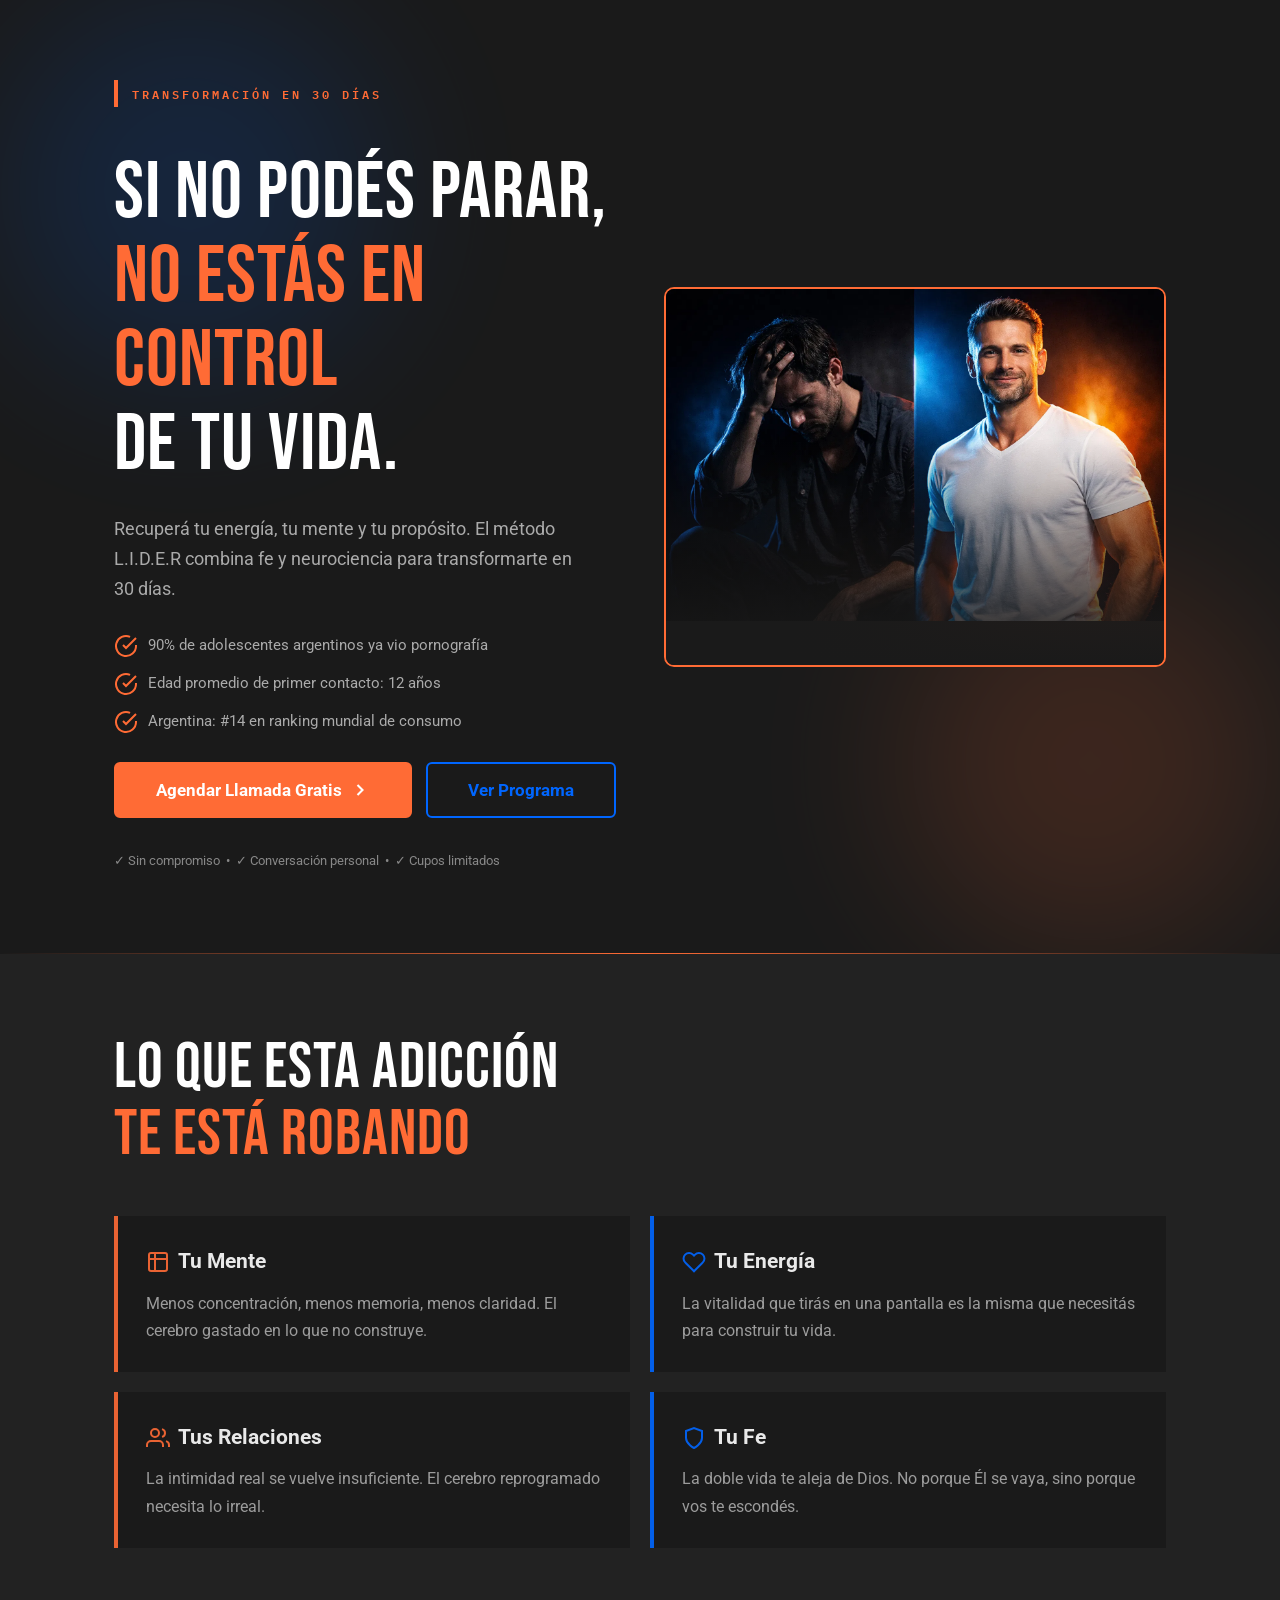
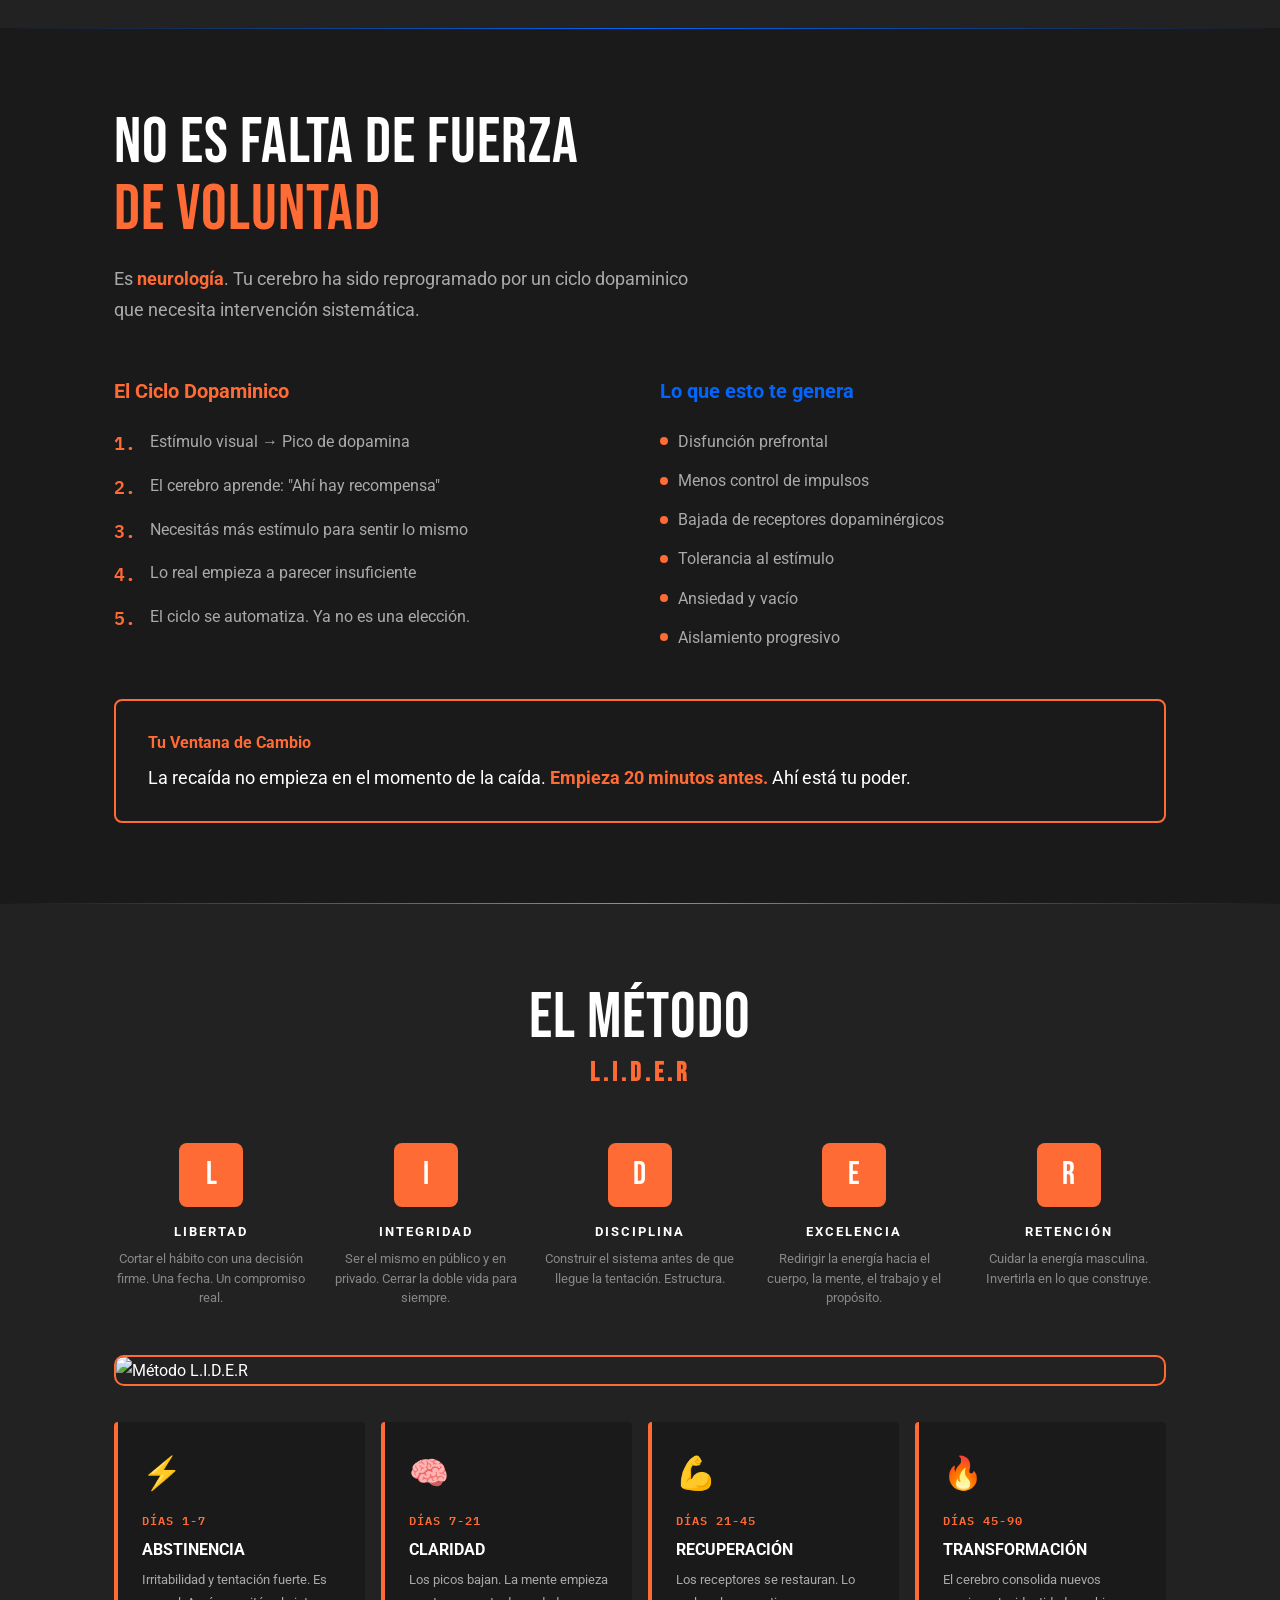
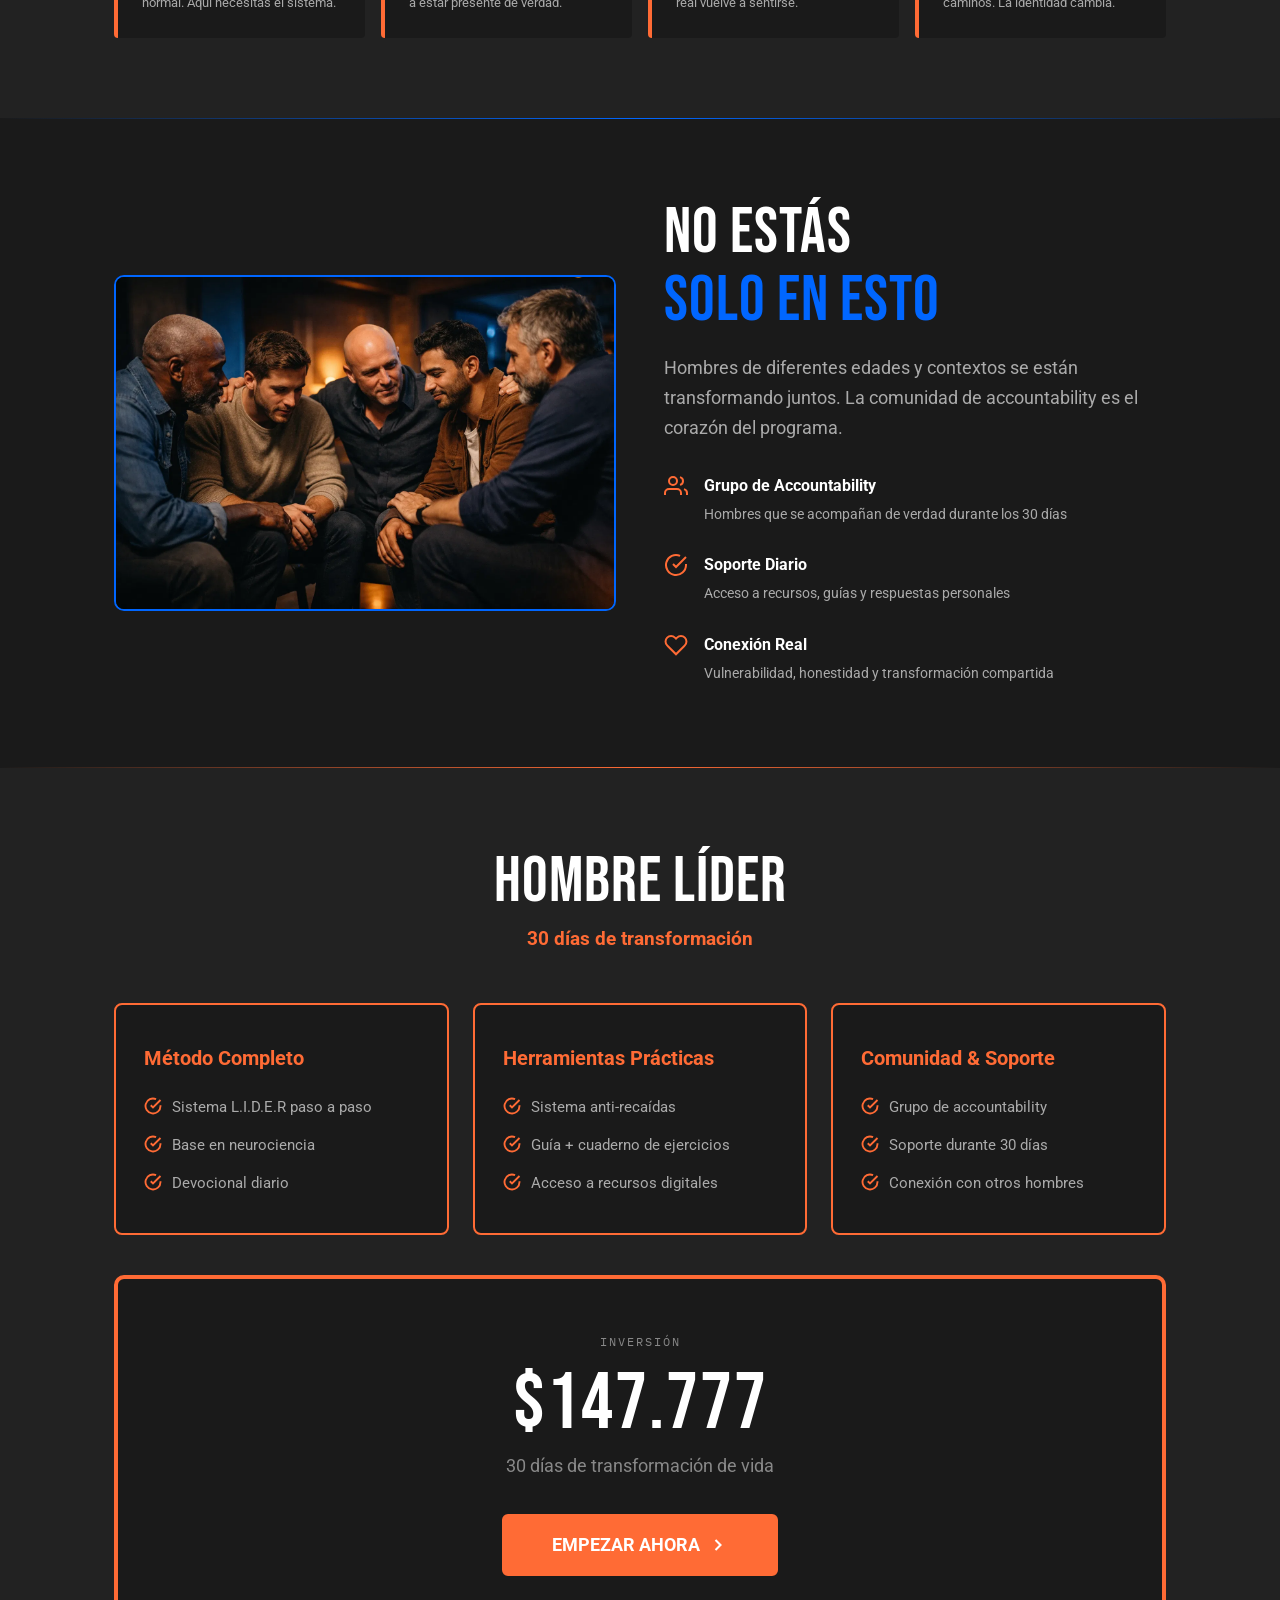
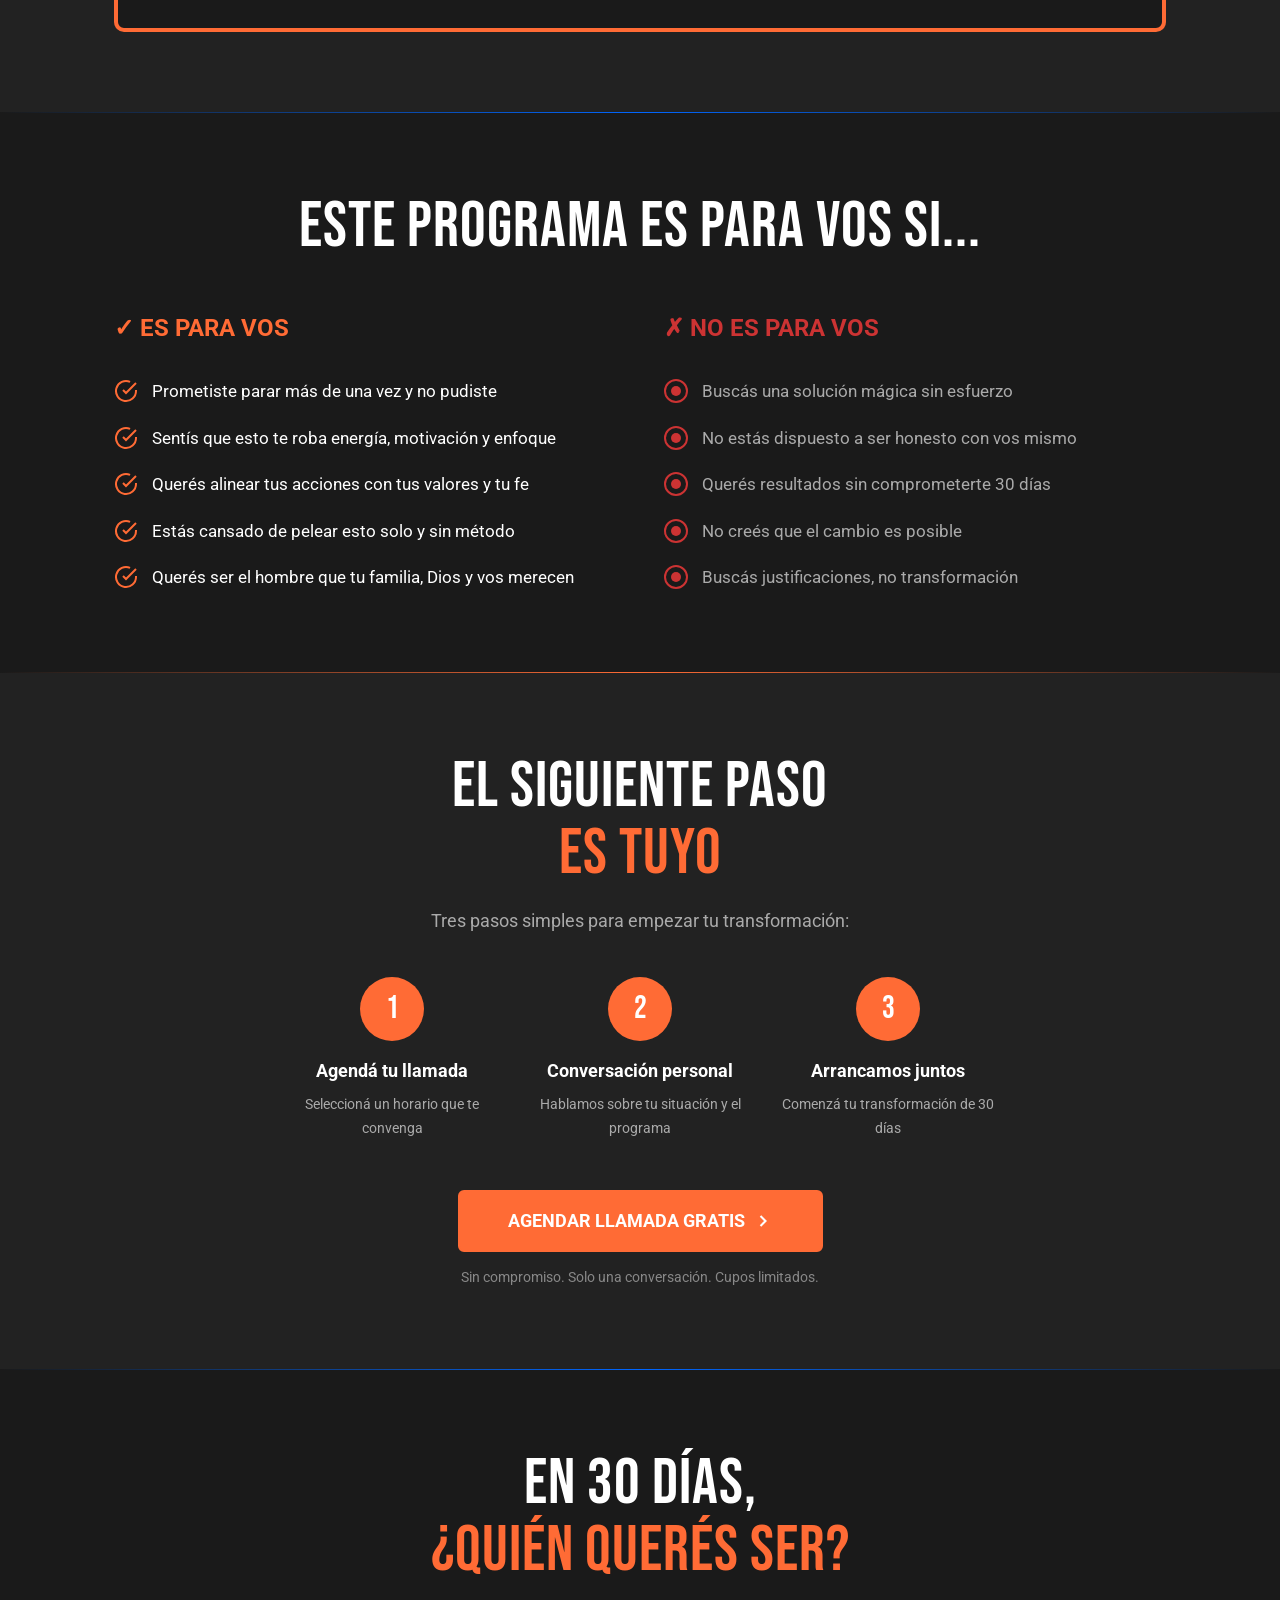
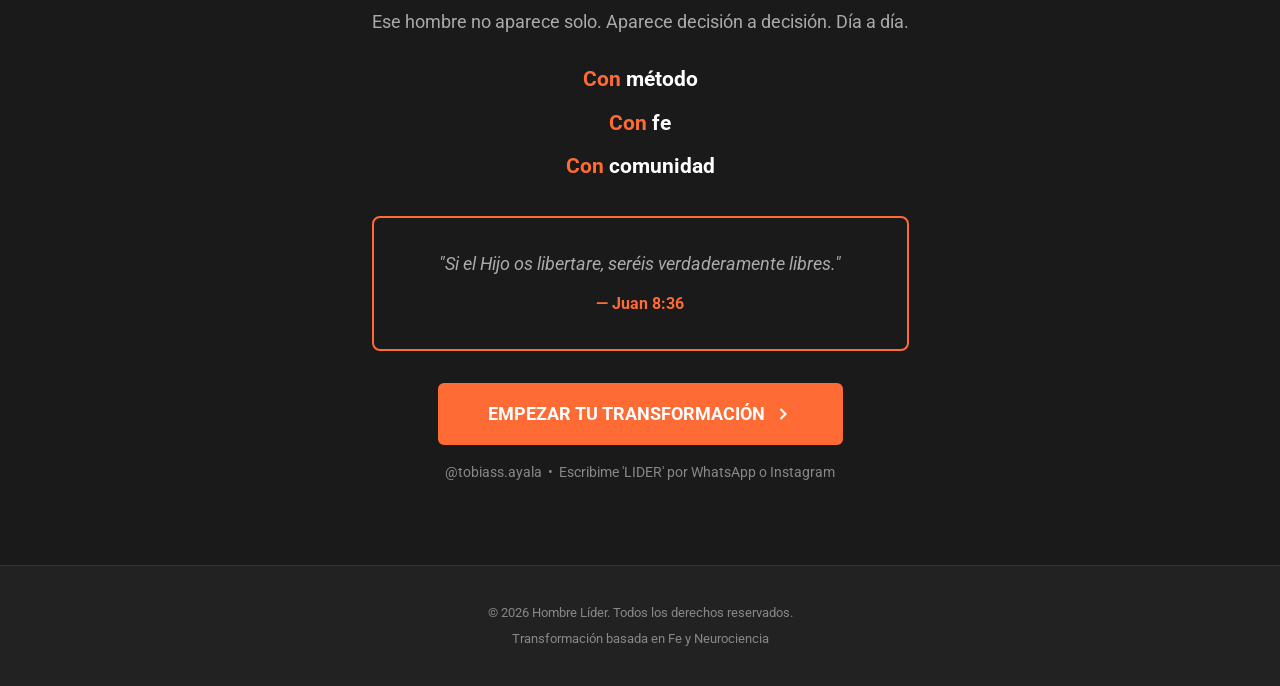
==== commit 5f46da0b: "Update hombrelider landing page from hombre-lider-web source Reemplaza la versión anterior (90 días " ====
--- a/hombrelider/index.html
+++ b/hombrelider/index.html
@@ -2,1343 +2,988 @@
 <html lang="es">
 <head>
   <meta charset="UTF-8">
-  <meta name="viewport" content="width=device-width, initial-scale=1.0">
-  <title>Hombre L.I.D.E.R. — Academia de Pureza y Propósito</title>
-  <meta name="description" content="En 90 días, liberarte de la lujuria por la gracia de Dios, recuperar tu energía masculina y caminar en tu propósito como hombre según el diseño de Dios.">
+  <meta name="viewport" content="width=device-width, initial-scale=1.0, maximum-scale=1">
+  <title>Hombre Líder — Recupera tu Identidad y Propósito</title>
+  <meta name="description" content="Recupera tu energía, tu mente y tu propósito. El método L.I.D.E.R combina fe y neurociencia para transformarte en 30 días.">
   <link rel="preconnect" href="https://fonts.googleapis.com">
-  <link href="https://fonts.googleapis.com/css2?family=Inter:wght@400;500;600;700;800;900&family=Playfair+Display:ital,wght@0,700;0,800;0,900;1,700&display=swap" rel="stylesheet">
+  <link rel="preconnect" href="https://fonts.gstatic.com" crossorigin>
+  <link href="https://fonts.googleapis.com/css2?family=Bebas+Neue&family=Roboto:wght@400;500;700&family=IBM+Plex+Mono:wght@400;600&display=swap" rel="stylesheet">
+  <link href="https://assets.calendly.com/assets/external/widget.css" rel="stylesheet">
   <style>
     :root {
-      --gold: #D4A843;
-      --gold-light: #F0D078;
-      --gold-dark: #B8902E;
-      --gold-glow: rgba(212, 168, 67, 0.25);
-      --dark: #09090B;
-      --dark-2: #0F0F12;
-      --dark-3: #17171C;
-      --dark-4: #1F1F26;
-      --dark-5: #27272E;
-      --white: #F8F8FA;
-      --white-dim: #E0E0E4;
-      --gray: #8A8A96;
-      --gray-light: #B0B0BC;
-      --red: #E74C3C;
-      --red-dark: #C0392B;
-      --green: #2ECC71;
+      --bg: #1a1a1a;
+      --card: #222222;
+      --card2: #1e1e1e;
+      --border: #333333;
+      --border-accent: rgba(255,107,53,0.5);
+      --border-primary: rgba(0,102,255,0.5);
+      --accent: #ff6b35;
+      --accent-hover: #e55a24;
+      --primary: #0066ff;
+      --primary-hover: #0052cc;
+      --fg: #ffffff;
+      --muted: #888888;
+      --muted2: #aaaaaa;
     }
 
     * { margin: 0; padding: 0; box-sizing: border-box; }
-
     html { scroll-behavior: smooth; }
 
     body {
-      font-family: 'Inter', sans-serif;
-      background: var(--dark);
-      color: var(--white);
-      line-height: 1.75;
+      font-family: 'Roboto', sans-serif;
+      background: var(--bg);
+      color: var(--fg);
+      line-height: 1.7;
       overflow-x: hidden;
       -webkit-font-smoothing: antialiased;
     }
 
-    /* ========== UTILITY ========== */
-    .container { max-width: 780px; margin: 0 auto; padding: 0 24px; }
-    .container-wide { max-width: 1060px; margin: 0 auto; padding: 0 24px; }
+    /* ===== LAYOUT ===== */
+    .container { max-width: 1100px; margin: 0 auto; padding: 0 24px; }
+    .container-sm { max-width: 760px; margin: 0 auto; padding: 0 24px; }
+
+    section { padding: 80px 0; }
+    .section-alt { background: var(--card); }
+
+    .divider {
+      height: 1px;
+      background: linear-gradient(to right, transparent, var(--accent), transparent);
+    }
+    .divider-primary {
+      height: 1px;
+      background: linear-gradient(to right, transparent, var(--primary), transparent);
+    }
+
+    /* ===== TYPOGRAPHY ===== */
+    h1 { font-family: 'Bebas Neue', sans-serif; font-size: clamp(3rem, 7vw, 5rem); line-height: 1.05; font-weight: 400; letter-spacing: 1px; }
+    h2 { font-family: 'Bebas Neue', sans-serif; font-size: clamp(2.5rem, 6vw, 4rem); line-height: 1.05; font-weight: 400; letter-spacing: 1px; }
+    h3 { font-size: 1.25rem; font-weight: 700; }
+    h4 { font-size: 1rem; font-weight: 700; }
+    p { color: var(--muted2); font-size: 1rem; }
+
+    .text-accent { color: var(--accent); }
+    .text-primary { color: var(--primary); }
+    .text-muted { color: var(--muted); }
     .text-center { text-align: center; }
-    .text-gold { color: var(--gold); }
-    .text-gray { color: var(--gray); }
-
-    /* ========== SECTIONS ========== */
-    section { padding: 100px 0; position: relative; }
-    @media (max-width: 600px) { section { padding: 64px 0; } }
-
-    .section-alt { background: var(--dark-2); }
-
-    /* ========== TYPOGRAPHY ========== */
-    h1, h2, h3 { font-family: 'Playfair Display', serif; line-height: 1.15; }
-    h1 { font-size: clamp(2.2rem, 5.5vw, 3.6rem); font-weight: 900; margin-bottom: 28px; }
-    h2 { font-size: clamp(1.7rem, 4vw, 2.6rem); font-weight: 800; margin-bottom: 16px; }
-    h3 { font-size: clamp(1.15rem, 2.5vw, 1.5rem); font-weight: 700; margin-bottom: 10px; }
-    p { margin-bottom: 16px; font-size: 1.05rem; color: var(--gray-light); }
-    .lead { font-size: 1.2rem; color: var(--gray-light); }
-    .section-label {
-      display: inline-block;
-      font-family: 'Inter', sans-serif;
+
+    /* ===== BUTTONS ===== */
+    .btn {
+      display: inline-flex;
+      align-items: center;
+      gap: 8px;
+      padding: 14px 32px;
+      font-family: 'Roboto', sans-serif;
+      font-size: 1rem;
+      font-weight: 700;
+      border-radius: 6px;
+      cursor: pointer;
+      border: 2px solid transparent;
+      text-decoration: none;
+      transition: background 0.2s, transform 0.15s, box-shadow 0.2s;
+    }
+    .btn-accent {
+      background: var(--accent);
+      color: #fff;
+      border-color: var(--accent);
+    }
+    .btn-accent:hover { background: var(--accent-hover); border-color: var(--accent-hover); transform: translateY(-1px); box-shadow: 0 6px 24px rgba(255,107,53,0.3); }
+    .btn-outline {
+      background: transparent;
+      color: var(--primary);
+      border-color: var(--primary);
+    }
+    .btn-outline:hover { background: rgba(0,102,255,0.1); }
+    .btn-lg { padding: 16px 40px; font-size: 1.05rem; height: 56px; }
+    .btn-xl { padding: 18px 48px; font-size: 1.1rem; height: 62px; }
+
+    /* ===== HERO ===== */
+    .hero {
+      position: relative;
+      min-height: 100vh;
+      display: flex;
+      align-items: center;
+      justify-content: center;
+      padding: 80px 0;
+      overflow: hidden;
+    }
+    .hero-glow {
+      position: absolute;
+      inset: 0;
+      pointer-events: none;
+      opacity: 0.15;
+    }
+    .hero-glow-blue {
+      position: absolute;
+      top: 0; left: 0;
+      width: 380px; height: 380px;
+      background: var(--primary);
+      border-radius: 50%;
+      filter: blur(80px);
+    }
+    .hero-glow-orange {
+      position: absolute;
+      bottom: 0; right: 0;
+      width: 380px; height: 380px;
+      background: var(--accent);
+      border-radius: 50%;
+      filter: blur(80px);
+    }
+    .hero-grid {
+      display: grid;
+      grid-template-columns: 1fr 1fr;
+      gap: 48px;
+      align-items: center;
+      position: relative;
+      z-index: 1;
+    }
+    @media (max-width: 768px) {
+      .hero-grid { grid-template-columns: 1fr; }
+      .hero-img-wrap { min-height: 280px; }
+    }
+    .hero-badge-wrap {
+      border-left: 4px solid var(--accent);
+      padding-left: 14px;
+      margin-bottom: 16px;
+    }
+    .hero-badge {
+      font-family: 'IBM Plex Mono', monospace;
       font-size: 0.78rem;
+      font-weight: 600;
+      letter-spacing: 3px;
+      color: var(--accent);
+      text-transform: uppercase;
+    }
+    .hero-content { display: flex; flex-direction: column; gap: 28px; }
+    .hero-stats { display: flex; flex-direction: column; gap: 12px; }
+    .hero-stat {
+      display: flex;
+      align-items: center;
+      gap: 10px;
+      font-size: 0.95rem;
+      color: var(--muted2);
+    }
+    .hero-stat svg { color: var(--accent); flex-shrink: 0; }
+    .hero-ctas { display: flex; gap: 14px; flex-wrap: wrap; }
+    .hero-sub { font-size: 0.83rem; color: var(--muted); margin-top: 4px; }
+    .hero-img-wrap {
+      position: relative;
+      min-height: 380px;
+      border-radius: 10px;
+      overflow: hidden;
+      border: 2px solid var(--accent);
+    }
+    .hero-img-wrap img { width: 100%; height: 100%; object-fit: cover; display: block; }
+    .hero-img-overlay {
+      position: absolute;
+      inset: 0;
+      background: linear-gradient(to top, var(--bg) 0%, transparent 60%);
+    }
+
+    /* ===== PROBLEMA ===== */
+    .cards-2 {
+      display: grid;
+      grid-template-columns: repeat(2, 1fr);
+      gap: 20px;
+      margin-top: 48px;
+    }
+    @media (max-width: 600px) { .cards-2 { grid-template-columns: 1fr; } }
+    .problem-card {
+      padding: 28px;
+      border-left: 4px solid var(--accent);
+      background: var(--bg);
+      opacity: 0.9;
+    }
+    .problem-card.blue { border-left-color: var(--primary); }
+    .problem-card-title {
+      font-size: 1.3rem;
       font-weight: 700;
-      letter-spacing: 3px;
-      text-transform: uppercase;
-      color: var(--gold);
-      margin-bottom: 12px;
-    }
-
-    /* ========== REVEAL ANIMATIONS ========== */
+      margin-bottom: 10px;
+      display: flex;
+      align-items: center;
+      gap: 8px;
+    }
+    .problem-card-title svg { flex-shrink: 0; }
+    .accent-icon { color: var(--accent); }
+    .primary-icon { color: var(--primary); }
+
+    /* ===== NEUROCIENCIA ===== */
+    .neuro-grid {
+      display: grid;
+      grid-template-columns: 1fr 1fr;
+      gap: 40px;
+      margin: 48px 0;
+    }
+    @media (max-width: 768px) { .neuro-grid { grid-template-columns: 1fr; } }
+    .neuro-list { list-style: none; display: flex; flex-direction: column; gap: 14px; }
+    .neuro-list li { display: flex; gap: 14px; color: var(--muted2); }
+    .neuro-num { font-family: 'IBM Plex Mono', monospace; color: var(--accent); font-weight: 600; font-size: 1.1rem; flex-shrink: 0; }
+    .dot-list { list-style: none; display: flex; flex-direction: column; gap: 12px; }
+    .dot-list li { display: flex; align-items: center; gap: 10px; color: var(--muted2); }
+    .dot-li { width: 8px; height: 8px; border-radius: 50%; background: var(--accent); flex-shrink: 0; }
+    .highlight-box {
+      border: 2px solid var(--accent);
+      background: var(--bg);
+      padding: 28px 32px;
+      border-radius: 8px;
+    }
+    .highlight-box-label { font-size: 1rem; color: var(--accent); font-weight: 700; margin-bottom: 6px; }
+    .highlight-box p { font-size: 1.15rem; color: var(--fg); }
+
+    /* ===== MÉTODO LIDER ===== */
+    .lider-grid {
+      display: grid;
+      grid-template-columns: repeat(5, 1fr);
+      gap: 20px;
+      margin: 48px 0;
+    }
+    @media (max-width: 900px) { .lider-grid { grid-template-columns: repeat(3, 1fr); } }
+    @media (max-width: 500px) { .lider-grid { grid-template-columns: 1fr 1fr; } }
+    .lider-card {
+      display: flex;
+      flex-direction: column;
+      align-items: center;
+      text-align: center;
+    }
+    .lider-letter {
+      width: 64px; height: 64px;
+      background: var(--accent);
+      border-radius: 8px;
+      display: flex;
+      align-items: center;
+      justify-content: center;
+      font-family: 'Bebas Neue', sans-serif;
+      font-size: 2rem;
+      color: #fff;
+      margin-bottom: 14px;
+    }
+    .lider-title { font-size: 0.82rem; font-weight: 700; letter-spacing: 2px; margin-bottom: 6px; }
+    .lider-desc { font-size: 0.8rem; color: var(--muted); line-height: 1.5; }
+
+    .metodo-img { width: 100%; border-radius: 10px; border: 2px solid var(--accent); margin: 12px 0 36px; display: block; }
+
+    .timeline-grid {
+      display: grid;
+      grid-template-columns: repeat(4, 1fr);
+      gap: 16px;
+    }
+    @media (max-width: 900px) { .timeline-grid { grid-template-columns: repeat(2, 1fr); } }
+    @media (max-width: 500px) { .timeline-grid { grid-template-columns: 1fr; } }
+    .timeline-card {
+      background: var(--bg);
+      padding: 24px;
+      border-left: 4px solid var(--accent);
+      border-radius: 4px;
+    }
+    .timeline-emoji { font-size: 2rem; margin-bottom: 10px; }
+    .timeline-phase {
+      font-family: 'IBM Plex Mono', monospace;
+      font-size: 0.72rem;
+      font-weight: 600;
+      color: var(--accent);
+      letter-spacing: 1px;
+      margin-bottom: 6px;
+    }
+    .timeline-card h4 { font-size: 1rem; font-weight: 700; margin-bottom: 6px; }
+    .timeline-card p { font-size: 0.83rem; }
+
+    /* ===== COMUNIDAD ===== */
+    .comunidad-grid {
+      display: grid;
+      grid-template-columns: 1fr 1fr;
+      gap: 48px;
+      align-items: center;
+    }
+    @media (max-width: 768px) {
+      .comunidad-grid { grid-template-columns: 1fr; }
+      .comunidad-img-order { order: -1; }
+    }
+    .comunidad-img { width: 100%; border-radius: 10px; border: 2px solid var(--primary); display: block; }
+    .feature-list { display: flex; flex-direction: column; gap: 24px; margin-top: 28px; }
+    .feature-item { display: flex; gap: 16px; }
+    .feature-icon { color: var(--accent); flex-shrink: 0; margin-top: 2px; }
+    .feature-item h4 { font-size: 1rem; font-weight: 700; margin-bottom: 4px; }
+    .feature-item p { font-size: 0.9rem; }
+
+    /* ===== PROGRAMA ===== */
+    .cards-3 {
+      display: grid;
+      grid-template-columns: repeat(3, 1fr);
+      gap: 24px;
+      margin-bottom: 40px;
+    }
+    @media (max-width: 768px) { .cards-3 { grid-template-columns: 1fr; } }
+    .prog-card {
+      background: var(--bg);
+      border: 2px solid var(--accent);
+      padding: 36px 28px;
+      border-radius: 8px;
+    }
+    .prog-card h3 { color: var(--accent); margin-bottom: 20px; }
+    .check-list { list-style: none; display: flex; flex-direction: column; gap: 12px; }
+    .check-list li { display: flex; align-items: flex-start; gap: 10px; font-size: 0.95rem; color: var(--muted2); }
+    .check-list li svg { color: var(--accent); flex-shrink: 0; margin-top: 2px; }
+
+    .pricing-box {
+      background: var(--bg);
+      border: 4px solid var(--accent);
+      border-radius: 10px;
+      padding: 52px;
+      text-align: center;
+    }
+    .pricing-label { font-family: 'IBM Plex Mono', monospace; font-size: 0.78rem; color: var(--muted); letter-spacing: 2px; text-transform: uppercase; margin-bottom: 12px; }
+    .pricing-price {
+      font-family: 'Bebas Neue', sans-serif;
+      font-size: 5rem;
+      line-height: 1;
+      margin-bottom: 8px;
+      letter-spacing: 2px;
+    }
+    .pricing-sub { font-size: 1.1rem; color: var(--muted); margin-bottom: 32px; }
+
+    /* ===== PARA QUIEN ===== */
+    .para-quien-grid {
+      display: grid;
+      grid-template-columns: 1fr 1fr;
+      gap: 48px;
+    }
+    @media (max-width: 768px) { .para-quien-grid { grid-template-columns: 1fr; } }
+    .pq-label { font-size: 1.5rem; font-weight: 700; margin-bottom: 28px; }
+    .pq-list { list-style: none; display: flex; flex-direction: column; gap: 18px; }
+    .pq-list li { display: flex; align-items: flex-start; gap: 14px; font-size: 1.05rem; }
+    .pq-yes svg { color: var(--accent); flex-shrink: 0; margin-top: 2px; }
+    .pq-no-dot {
+      width: 24px; height: 24px;
+      border-radius: 50%;
+      border: 2px solid #cc3333;
+      display: flex;
+      align-items: center;
+      justify-content: center;
+      flex-shrink: 0;
+      margin-top: 2px;
+    }
+    .pq-no-dot::after {
+      content: '';
+      width: 10px; height: 10px;
+      background: #cc3333;
+      border-radius: 50%;
+    }
+    .pq-no li { color: var(--muted2); }
+
+    /* ===== CTA STEPS ===== */
+    .steps-grid {
+      display: grid;
+      grid-template-columns: repeat(3, 1fr);
+      gap: 32px;
+      margin-bottom: 48px;
+    }
+    @media (max-width: 600px) { .steps-grid { grid-template-columns: 1fr; } }
+    .step { text-align: center; }
+    .step-num {
+      width: 64px; height: 64px;
+      background: var(--accent);
+      border-radius: 50%;
+      display: flex;
+      align-items: center;
+      justify-content: center;
+      font-family: 'Bebas Neue', sans-serif;
+      font-size: 2rem;
+      color: #fff;
+      margin: 0 auto 16px;
+    }
+    .step h3 { font-size: 1.1rem; font-weight: 700; margin-bottom: 6px; }
+    .step p { font-size: 0.9rem; }
+
+    /* ===== CIERRE ===== */
+    .cierre {
+      min-height: 80vh;
+      display: flex;
+      align-items: center;
+      justify-content: center;
+    }
+    .cierre-content { text-align: center; max-width: 680px; margin: 0 auto; }
+    .triple-item { font-size: 1.3rem; font-weight: 700; color: var(--accent); margin: 8px 0; }
+    .triple-item span { color: var(--fg); }
+    .bible-box {
+      border: 2px solid var(--accent);
+      background: var(--bg);
+      padding: 32px;
+      border-radius: 8px;
+      margin: 32px 0;
+    }
+    .bible-verse { font-size: 1.1rem; font-style: italic; color: var(--muted2); }
+    .bible-ref { color: var(--accent); font-weight: 700; margin-top: 10px; }
+    .handle { font-size: 0.85rem; color: var(--muted); margin-top: 16px; }
+
+    /* ===== FOOTER ===== */
+    footer {
+      background: var(--card);
+      border-top: 1px solid var(--border);
+      padding: 32px 24px;
+      text-align: center;
+    }
+    footer p { font-size: 0.82rem; color: var(--muted); margin: 4px 0; }
+
+    /* ===== MODAL OVERLAY ===== */
+    .modal-overlay {
+      display: none;
+      position: fixed;
+      inset: 0;
+      background: rgba(0,0,0,0.8);
+      z-index: 100;
+      align-items: center;
+      justify-content: center;
+      padding: 20px;
+    }
+    .modal-overlay.open { display: flex; }
+    .modal-box {
+      background: var(--card);
+      border: 2px solid var(--accent);
+      border-radius: 10px;
+      padding: 36px;
+      max-width: 460px;
+      width: 100%;
+    }
+    .modal-box h3 { font-size: 1.5rem; font-weight: 700; margin-bottom: 12px; }
+    .modal-box p { font-size: 0.95rem; margin-bottom: 24px; }
+    .form-group { margin-bottom: 14px; }
+    .form-group input {
+      width: 100%;
+      padding: 12px 16px;
+      background: var(--bg);
+      border: 1px solid var(--border);
+      border-radius: 6px;
+      color: var(--fg);
+      font-size: 0.95rem;
+      font-family: 'Roboto', sans-serif;
+      outline: none;
+      transition: border-color 0.2s;
+    }
+    .form-group input:focus { border-color: var(--accent); }
+    .form-group input::placeholder { color: var(--muted); }
+    .modal-btns { display: flex; gap: 12px; margin-top: 20px; }
+    .modal-btns .btn { flex: 1; justify-content: center; }
+    .btn-cancel {
+      background: transparent;
+      color: var(--muted2);
+      border-color: var(--border);
+    }
+    .btn-cancel:hover { background: var(--border); }
+
+    /* ===== SVG ICONS (inline) ===== */
+    .icon { display: inline-block; width: 24px; height: 24px; vertical-align: middle; }
+
+    /* ===== SCROLL ANIMATIONS ===== */
     .reveal {
       opacity: 0;
-      transform: translateY(32px);
-      transition: opacity 0.7s cubic-bezier(.22,.61,.36,1), transform 0.7s cubic-bezier(.22,.61,.36,1);
-    }
-    .reveal.visible {
-      opacity: 1;
-      transform: translateY(0);
-    }
-    .reveal-d1 { transition-delay: 0.08s; }
-    .reveal-d2 { transition-delay: 0.16s; }
-    .reveal-d3 { transition-delay: 0.24s; }
-    .reveal-d4 { transition-delay: 0.32s; }
-
-    /* ========== TOP BAR ========== */
-    .top-bar {
-      position: fixed;
-      top: 0; left: 0; right: 0;
-      z-index: 200;
-      background: rgba(9,9,11,0.85);
-      backdrop-filter: blur(16px);
-      -webkit-backdrop-filter: blur(16px);
-      border-bottom: 1px solid rgba(212,168,67,0.15);
-      padding: 10px 24px;
-      display: flex;
-      align-items: center;
-      justify-content: center;
-      gap: 16px;
-      font-size: 0.88rem;
-      font-weight: 600;
-      color: var(--gray-light);
-    }
-    .top-bar .timer {
-      display: inline-flex;
-      gap: 6px;
-      align-items: center;
-    }
-    .top-bar .timer-block {
-      background: var(--dark-4);
-      padding: 3px 8px;
-      border-radius: 4px;
-      font-variant-numeric: tabular-nums;
-      color: var(--white);
-      font-weight: 800;
-      font-size: 0.9rem;
-    }
-    .top-bar .price-tag {
-      background: var(--gold);
-      color: var(--dark);
-      padding: 4px 14px;
-      border-radius: 50px;
-      font-weight: 800;
-      font-size: 0.82rem;
-      letter-spacing: 0.5px;
-    }
-
-    /* ========== HERO ========== */
-    .hero {
-      min-height: 100vh;
-      display: flex;
-      align-items: center;
-      justify-content: center;
-      text-align: center;
-      padding: 130px 24px 80px;
-      position: relative;
-      overflow: hidden;
-    }
-    .hero::before {
-      content: '';
-      position: absolute;
-      top: -40%;
-      left: 50%;
-      transform: translateX(-50%);
-      width: 140%;
-      height: 80%;
-      background: radial-gradient(ellipse, rgba(212,168,67,0.07) 0%, transparent 70%);
-      pointer-events: none;
-    }
-    .hero::after {
-      content: '';
-      position: absolute;
-      bottom: 0;
-      left: 0; right: 0;
-      height: 200px;
-      background: linear-gradient(to top, var(--dark), transparent);
-      pointer-events: none;
-    }
-
-    .hero-badge {
-      display: inline-flex;
-      align-items: center;
-      gap: 8px;
-      padding: 8px 22px;
-      border: 1px solid rgba(212,168,67,0.4);
-      border-radius: 50px;
-      font-size: 0.8rem;
-      font-weight: 600;
-      letter-spacing: 2.5px;
-      text-transform: uppercase;
-      color: var(--gold);
-      margin-bottom: 36px;
-      background: rgba(212,168,67,0.06);
-    }
-    .hero-badge::before {
-      content: '';
-      width: 6px;
-      height: 6px;
-      border-radius: 50%;
-      background: var(--gold);
-      animation: pulse-dot 2s infinite;
-    }
-    @keyframes pulse-dot {
-      0%, 100% { opacity: 1; }
-      50% { opacity: 0.3; }
-    }
-
-    .hero h1 { color: var(--white); }
-    .hero h1 em {
-      font-style: normal;
-      color: var(--gold);
-      display: block;
-    }
-    .hero .lead {
-      max-width: 560px;
-      margin: 0 auto 44px;
-    }
-
-    /* ========== VIDEO ========== */
-    .video-wrapper {
-      max-width: 680px;
-      margin: 48px auto 0;
-      aspect-ratio: 16/9;
-      background: var(--dark-3);
-      border: 1px solid var(--dark-5);
-      border-radius: 16px;
-      display: flex;
-      align-items: center;
-      justify-content: center;
-      position: relative;
-      overflow: hidden;
-      cursor: pointer;
-      box-shadow: 0 20px 60px rgba(0,0,0,0.5);
-    }
-    .video-wrapper:hover .play-btn {
-      transform: scale(1.12);
-      box-shadow: 0 0 50px var(--gold-glow);
-    }
-    .play-btn {
-      width: 76px; height: 76px;
-      border-radius: 50%;
-      background: var(--gold);
-      display: flex;
-      align-items: center;
-      justify-content: center;
-      z-index: 1;
-      transition: transform 0.35s, box-shadow 0.35s;
-      box-shadow: 0 0 30px var(--gold-glow);
-    }
-    .play-btn::after {
-      content: '';
-      width: 0; height: 0;
-      border-style: solid;
-      border-width: 13px 0 13px 23px;
-      border-color: transparent transparent transparent var(--dark);
-      margin-left: 5px;
-    }
-    .video-label {
-      position: absolute;
-      bottom: 16px;
-      font-size: 0.78rem;
-      color: var(--gray);
-      letter-spacing: 1px;
-      text-transform: uppercase;
-      font-weight: 600;
-    }
-
-    /* ========== CTA BUTTON ========== */
-    .cta-btn {
-      display: inline-block;
-      padding: 18px 48px;
-      background: linear-gradient(135deg, var(--gold-light), var(--gold), var(--gold-dark));
-      background-size: 200% 200%;
-      animation: shimmer 3s ease infinite;
-      color: var(--dark);
-      font-family: 'Inter', sans-serif;
-      font-size: 1.05rem;
-      font-weight: 800;
-      text-decoration: none;
-      border-radius: 10px;
-      text-transform: uppercase;
-      letter-spacing: 1.2px;
-      transition: transform 0.3s, box-shadow 0.3s;
-      border: none;
-      cursor: pointer;
-      box-shadow: 0 4px 28px var(--gold-glow);
-    }
-    @keyframes shimmer {
-      0% { background-position: 0% 50%; }
-      50% { background-position: 100% 50%; }
-      100% { background-position: 0% 50%; }
-    }
-    .cta-btn:hover {
-      transform: translateY(-3px);
-      box-shadow: 0 8px 44px rgba(212,168,67,0.45);
-    }
-    .cta-btn-large { padding: 22px 56px; font-size: 1.15rem; }
-    .cta-sub {
-      display: block;
-      margin-top: 14px;
-      font-size: 0.82rem;
-      color: var(--gray);
-    }
-
-    /* ========== FLOATING CTA (mobile) ========== */
-    .floating-cta {
-      position: fixed;
-      bottom: 0; left: 0; right: 0;
-      z-index: 150;
-      padding: 14px 24px;
-      background: rgba(9,9,11,0.92);
-      backdrop-filter: blur(16px);
-      -webkit-backdrop-filter: blur(16px);
-      border-top: 1px solid rgba(212,168,67,0.15);
-      text-align: center;
-      transform: translateY(100%);
-      transition: transform 0.4s ease;
-    }
-    .floating-cta.show { transform: translateY(0); }
-    .floating-cta .cta-btn {
-      width: 100%;
-      max-width: 400px;
-      padding: 16px 32px;
-      font-size: 0.95rem;
-    }
-
-    /* ========== SOCIAL PROOF BAR ========== */
-    .social-proof-bar {
-      display: flex;
-      align-items: center;
-      justify-content: center;
-      gap: 32px;
-      flex-wrap: wrap;
-      padding: 20px 24px;
-      background: var(--dark-2);
-      border-bottom: 1px solid rgba(255,255,255,0.04);
-    }
-    .sp-item {
-      display: flex;
-      align-items: center;
-      gap: 8px;
-      font-size: 0.85rem;
-      color: var(--gray);
-      font-weight: 500;
-    }
-    .sp-item strong { color: var(--white); font-weight: 700; }
-    .sp-icon { font-size: 1.1rem; }
-
-    /* ========== STATS ========== */
-    .stats-grid {
-      display: grid;
-      grid-template-columns: repeat(3, 1fr);
-      gap: 2px;
-      margin: 48px 0 0;
-      background: rgba(255,255,255,0.04);
-      border-radius: 16px;
-      overflow: hidden;
-    }
-    @media (max-width: 600px) { .stats-grid { grid-template-columns: 1fr; } }
-    .stat-card {
-      padding: 40px 24px;
-      text-align: center;
-      background: var(--dark-2);
-    }
-    .stat-number {
-      font-family: 'Playfair Display', serif;
-      font-size: 3rem;
-      font-weight: 900;
-      color: var(--red);
-      line-height: 1;
-      margin-bottom: 8px;
-    }
-    .stat-label {
-      font-size: 0.88rem;
-      color: var(--gray);
-      max-width: 200px;
-      margin: 0 auto;
-    }
-
-    /* ========== PAIN ========== */
-    .pain-list {
-      list-style: none;
-      max-width: 580px;
-      margin: 36px auto;
-      text-align: left;
-    }
-    .pain-list li {
-      padding: 16px 0 16px 44px;
-      position: relative;
-      font-size: 1.08rem;
-      color: var(--white-dim);
-      border-bottom: 1px solid rgba(255,255,255,0.05);
-    }
-    .pain-list li::before {
-      content: '';
-      position: absolute;
-      left: 0; top: 50%;
-      transform: translateY(-50%);
-      width: 28px; height: 28px;
-      border-radius: 50%;
-      background: rgba(231,76,60,0.12);
-      border: 1px solid rgba(231,76,60,0.25);
-    }
-    .pain-list li::after {
-      content: '\2717';
-      position: absolute;
-      left: 7px; top: 50%;
-      transform: translateY(-50%);
-      color: var(--red);
-      font-size: 0.85rem;
-      font-weight: 700;
-    }
-
-    .pain-quote {
-      font-family: 'Playfair Display', serif;
-      font-size: 1.35rem;
-      font-style: italic;
-      color: var(--gold-light);
-      max-width: 560px;
-      margin: 48px auto 0;
-      padding: 28px 32px;
-      border-left: 3px solid var(--gold);
-      background: rgba(212,168,67,0.04);
-      border-radius: 0 12px 12px 0;
-      line-height: 1.6;
-    }
-
-    /* ========== PHASES ========== */
-    .phases {
-      display: grid;
-      grid-template-columns: repeat(3, 1fr);
-      gap: 20px;
-      margin: 48px 0;
-    }
-    @media (max-width: 768px) { .phases { grid-template-columns: 1fr; } }
-
-    .phase-card {
-      background: var(--dark-3);
-      border: 1px solid rgba(255,255,255,0.06);
-      border-radius: 16px;
-      padding: 36px 28px;
-      position: relative;
-      overflow: hidden;
-      transition: border-color 0.3s, transform 0.3s;
-    }
-    .phase-card:hover {
-      border-color: rgba(212,168,67,0.3);
-      transform: translateY(-4px);
-    }
-    .phase-card::before {
-      content: '';
-      position: absolute;
-      top: 0; left: 0; right: 0;
-      height: 3px;
-      background: linear-gradient(90deg, var(--gold), transparent);
-    }
-    .phase-number {
-      display: inline-block;
-      font-family: 'Inter', sans-serif;
-      font-size: 0.72rem;
-      font-weight: 800;
-      letter-spacing: 3px;
-      text-transform: uppercase;
-      color: var(--gold);
-      margin-bottom: 12px;
-      background: rgba(212,168,67,0.1);
-      padding: 4px 12px;
-      border-radius: 4px;
-    }
-    .phase-days {
-      font-size: 0.82rem;
-      color: var(--gray);
-      margin-bottom: 14px;
-    }
-    .phase-card p { font-size: 0.92rem; color: var(--gray-light); margin: 0; }
-
-    /* ========== PILLARS ========== */
-    .pillars {
-      display: grid;
-      grid-template-columns: repeat(5, 1fr);
-      gap: 14px;
-      margin: 48px 0;
-    }
-    @media (max-width: 768px) { .pillars { grid-template-columns: repeat(2, 1fr); } }
-    @media (max-width: 420px) { .pillars { grid-template-columns: 1fr; } }
-
-    .pillar {
-      text-align: center;
-      padding: 32px 14px;
-      background: var(--dark-3);
-      border-radius: 14px;
-      border: 1px solid rgba(255,255,255,0.05);
-      transition: border-color 0.3s, transform 0.3s;
-    }
-    .pillar:hover {
-      border-color: rgba(212,168,67,0.25);
-      transform: translateY(-3px);
-    }
-    .pillar-icon {
-      width: 52px; height: 52px;
-      border-radius: 12px;
-      background: rgba(212,168,67,0.08);
-      display: flex;
-      align-items: center;
-      justify-content: center;
-      margin: 0 auto 14px;
-      font-size: 1.6rem;
-    }
-    .pillar-name {
-      font-weight: 700;
-      font-size: 0.9rem;
-      margin-bottom: 4px;
-      color: var(--white);
-    }
-    .pillar-desc {
-      font-size: 0.78rem;
-      color: var(--gray);
-      line-height: 1.5;
-    }
-
-    /* ========== INCLUDES ========== */
-    .includes-grid {
-      display: grid;
-      grid-template-columns: repeat(2, 1fr);
-      gap: 14px;
-      margin: 48px 0;
-    }
-    @media (max-width: 600px) { .includes-grid { grid-template-columns: 1fr; } }
-
-    .include-item {
-      display: flex;
-      align-items: flex-start;
-      gap: 16px;
-      padding: 22px;
-      background: var(--dark-3);
-      border-radius: 12px;
-      border: 1px solid rgba(255,255,255,0.04);
-      transition: border-color 0.3s;
-    }
-    .include-item:hover { border-color: rgba(212,168,67,0.2); }
-    .include-check {
-      flex-shrink: 0;
-      width: 30px; height: 30px;
-      border-radius: 8px;
-      background: rgba(46,204,113,0.1);
-      border: 1px solid rgba(46,204,113,0.2);
-      display: flex;
-      align-items: center;
-      justify-content: center;
-      color: var(--green);
-      font-weight: 700;
-      font-size: 0.85rem;
-      margin-top: 1px;
-    }
-    .include-text strong { display: block; color: var(--white); font-size: 0.95rem; margin-bottom: 2px; }
-    .include-text span { color: var(--gray); font-size: 0.83rem; line-height: 1.5; }
-
-    /* ========== BEFORE / AFTER ========== */
-    .transform-grid {
-      display: grid;
-      grid-template-columns: 1fr auto 1fr;
-      gap: 24px;
-      align-items: start;
-      margin: 48px 0;
-      max-width: 700px;
-      margin-left: auto;
-      margin-right: auto;
-    }
-    @media (max-width: 600px) {
-      .transform-grid { grid-template-columns: 1fr; gap: 16px; }
-      .transform-arrow { display: none; }
-    }
-    .transform-col { list-style: none; }
-    .transform-col li {
-      padding: 10px 0;
-      font-size: 0.95rem;
-      display: flex;
-      align-items: center;
-      gap: 10px;
-    }
-    .transform-col.before li { color: var(--gray); }
-    .transform-col.before .dot { width: 8px; height: 8px; border-radius: 50%; background: var(--red); flex-shrink: 0; }
-    .transform-col.after li { color: var(--white); }
-    .transform-col.after .dot { width: 8px; height: 8px; border-radius: 50%; background: var(--green); flex-shrink: 0; }
-    .transform-label {
-      font-family: 'Inter', sans-serif;
-      font-size: 0.72rem;
-      font-weight: 800;
-      letter-spacing: 3px;
-      text-transform: uppercase;
-      margin-bottom: 16px;
-    }
-    .transform-label.before { color: var(--red); }
-    .transform-label.after { color: var(--green); }
-    .transform-arrow {
-      display: flex;
-      align-items: center;
-      justify-content: center;
-      padding-top: 60px;
-      font-size: 1.8rem;
-      color: var(--gold);
-    }
-
-    /* ========== PRICING ========== */
-    .pricing-box {
-      max-width: 480px;
-      margin: 48px auto;
-      padding: 52px 44px;
-      background: var(--dark-3);
-      border: 2px solid var(--gold);
-      border-radius: 20px;
-      text-align: center;
-      position: relative;
-      box-shadow: 0 0 80px rgba(212,168,67,0.08);
-    }
-    .pricing-badge {
-      position: absolute;
-      top: -15px;
-      left: 50%;
-      transform: translateX(-50%);
-      background: linear-gradient(135deg, var(--gold-light), var(--gold));
-      color: var(--dark);
-      padding: 6px 28px;
-      border-radius: 50px;
-      font-size: 0.78rem;
-      font-weight: 800;
-      letter-spacing: 1.5px;
-      text-transform: uppercase;
-      white-space: nowrap;
-    }
-    .pricing-original {
-      font-size: 1.4rem;
-      color: var(--gray);
-      text-decoration: line-through;
-      margin-bottom: 2px;
-    }
-    .pricing-price {
-      font-family: 'Playfair Display', serif;
-      font-size: 4rem;
-      font-weight: 900;
-      color: var(--white);
-      line-height: 1;
-      margin-bottom: 2px;
-    }
-    .pricing-price sup {
-      font-size: 1.4rem;
-      font-family: 'Inter', sans-serif;
-      font-weight: 700;
-      vertical-align: super;
-    }
-    .pricing-ars {
-      font-size: 1rem;
-      color: var(--gray);
-      margin-bottom: 28px;
-    }
-    .pricing-list {
-      list-style: none;
-      text-align: left;
-      margin: 28px 0;
-      padding: 24px 0;
-      border-top: 1px solid rgba(255,255,255,0.06);
-      border-bottom: 1px solid rgba(255,255,255,0.06);
-    }
-    .pricing-list li {
-      padding: 6px 0;
-      font-size: 0.9rem;
-      color: var(--gray-light);
-      display: flex;
-      align-items: center;
-      gap: 10px;
-    }
-    .pricing-list li::before {
-      content: '\2713';
-      color: var(--green);
-      font-weight: 700;
-      font-size: 0.8rem;
-    }
-    .pricing-guarantee {
-      display: flex;
-      align-items: center;
-      justify-content: center;
-      gap: 10px;
-      margin-top: 24px;
-      padding: 14px;
-      background: rgba(212,168,67,0.06);
-      border-radius: 10px;
-      font-size: 0.84rem;
-      color: var(--gray-light);
-    }
-    .pricing-guarantee strong { color: var(--white); }
-
-    /* ========== ABOUT / COACH ========== */
-    .about-layout {
-      display: flex;
-      align-items: center;
-      gap: 48px;
-      max-width: 700px;
-      margin: 0 auto;
-    }
-    @media (max-width: 600px) {
-      .about-layout { flex-direction: column; text-align: center; }
-    }
-    .about-avatar {
-      flex-shrink: 0;
-      width: 160px; height: 160px;
-      border-radius: 20px;
-      background: var(--dark-4);
-      border: 2px solid rgba(212,168,67,0.3);
-      display: flex;
-      align-items: center;
-      justify-content: center;
-      font-size: 3.5rem;
-      color: var(--gold);
-      font-family: 'Playfair Display', serif;
-    }
-    .about-text {}
-    .about-quote {
-      font-size: 1.05rem;
-      color: var(--gray-light);
-      line-height: 1.85;
-      font-style: italic;
-    }
-    .about-name {
-      margin-top: 16px;
-      font-weight: 800;
-      color: var(--gold);
-      font-size: 1rem;
-    }
-    .about-role {
-      font-size: 0.82rem;
-      color: var(--gray);
-    }
-
-    /* ========== FAQ ========== */
-    .faq-list { max-width: 680px; margin: 48px auto; }
-    .faq-item {
-      border: 1px solid rgba(255,255,255,0.06);
-      border-radius: 12px;
-      margin-bottom: 10px;
-      overflow: hidden;
-      background: var(--dark-3);
-    }
-    .faq-question {
-      font-weight: 700;
-      font-size: 1rem;
-      color: var(--white);
-      cursor: pointer;
-      display: flex;
-      align-items: center;
-      justify-content: space-between;
-      gap: 16px;
-      padding: 20px 24px;
-      user-select: none;
-      transition: color 0.2s;
-    }
-    .faq-question:hover { color: var(--gold); }
-    .faq-chevron {
-      flex-shrink: 0;
-      width: 20px; height: 20px;
-      transition: transform 0.3s;
-      color: var(--gray);
-    }
-    .faq-item.open .faq-chevron { transform: rotate(180deg); color: var(--gold); }
-    .faq-answer {
-      max-height: 0;
-      overflow: hidden;
-      transition: max-height 0.35s ease, padding 0.35s ease;
-      padding: 0 24px;
-      color: var(--gray-light);
-      font-size: 0.93rem;
-      line-height: 1.7;
-    }
-    .faq-item.open .faq-answer {
-      max-height: 300px;
-      padding: 0 24px 20px;
-    }
-
-    /* ========== FINAL CTA ========== */
-    .final-cta {
-      text-align: center;
-      padding: 120px 24px;
-      position: relative;
-      overflow: hidden;
-    }
-    .final-cta::before {
-      content: '';
-      position: absolute;
-      top: 50%; left: 50%;
-      transform: translate(-50%, -50%);
-      width: 600px; height: 600px;
-      border-radius: 50%;
-      background: radial-gradient(circle, rgba(212,168,67,0.06) 0%, transparent 70%);
-      pointer-events: none;
-    }
-    .final-cta h2 {
-      font-size: clamp(1.9rem, 4.5vw, 3rem);
-      margin-bottom: 20px;
-      position: relative;
-    }
-    .choice-text {
-      font-size: 1.08rem;
-      color: var(--gray-light);
-      max-width: 480px;
-      margin: 0 auto 44px;
-      position: relative;
-    }
-    .choice-text strong { color: var(--white); }
-
-    /* ========== FOOTER ========== */
-    footer {
-      padding: 48px 24px;
-      text-align: center;
-      font-size: 0.8rem;
-      color: var(--gray);
-      border-top: 1px solid rgba(255,255,255,0.05);
-    }
-    footer a { color: var(--gray); text-decoration: none; }
-    footer a:hover { color: var(--gold); }
-
-    /* ========== DIVIDER ========== */
-    .divider {
-      width: 48px;
-      height: 3px;
-      background: linear-gradient(90deg, var(--gold), transparent);
-      margin: 0 auto 28px;
-      border-radius: 2px;
-    }
-
-    /* ========== TRUST BADGES ========== */
-    .trust-row {
-      display: flex;
-      align-items: center;
-      justify-content: center;
-      gap: 28px;
-      flex-wrap: wrap;
-      margin-top: 32px;
-    }
-    .trust-badge {
-      display: flex;
-      align-items: center;
-      gap: 6px;
-      font-size: 0.78rem;
-      color: var(--gray);
-      font-weight: 500;
-    }
-    .trust-badge svg { width: 16px; height: 16px; fill: var(--gray); }
+      transform: translateY(28px);
+      transition: opacity 0.6s ease, transform 0.6s ease;
+    }
+    .reveal.visible { opacity: 1; transform: translateY(0); }
   </style>
 </head>
 <body>
 
-  <!-- ============================================ -->
-  <!-- TOP BAR WITH COUNTDOWN -->
-  <!-- ============================================ -->
-  <div class="top-bar">
-    <span>Precio de lanzamiento termina en</span>
-    <div class="timer">
-      <span class="timer-block" id="timer-h">23</span>:
-      <span class="timer-block" id="timer-m">59</span>:
-      <span class="timer-block" id="timer-s">59</span>
-    </div>
-    <span class="price-tag">$35 USD</span>
-  </div>
-
-  <!-- ============================================ -->
-  <!-- HERO -->
-  <!-- ============================================ -->
+  <!-- ==================== HERO ==================== -->
   <section class="hero">
+    <div class="hero-glow">
+      <div class="hero-glow-blue"></div>
+      <div class="hero-glow-orange"></div>
+    </div>
+    <div class="container">
+      <div class="hero-grid">
+        <!-- LEFT -->
+        <div class="hero-content reveal">
+          <div class="hero-badge-wrap">
+            <span class="hero-badge">Transformación en 30 días</span>
+          </div>
+          <h1>
+            Si no podés parar,<br>
+            <span class="text-accent">no estás en control</span><br>
+            de tu vida.
+          </h1>
+          <p style="font-size:1.1rem; color:var(--muted2); max-width:480px;">
+            Recuperá tu energía, tu mente y tu propósito. El método L.I.D.E.R combina fe y neurociencia para transformarte en 30 días.
+          </p>
+          <div class="hero-stats">
+            <div class="hero-stat">
+              <svg class="icon" viewBox="0 0 24 24" fill="none" stroke="currentColor" stroke-width="2" color="var(--accent)"><path d="M22 11.08V12a10 10 0 1 1-5.93-9.14"/><polyline points="22 4 12 14.01 9 11.01"/></svg>
+              90% de adolescentes argentinos ya vio pornografía
+            </div>
+            <div class="hero-stat">
+              <svg class="icon" viewBox="0 0 24 24" fill="none" stroke="currentColor" stroke-width="2" color="var(--accent)"><path d="M22 11.08V12a10 10 0 1 1-5.93-9.14"/><polyline points="22 4 12 14.01 9 11.01"/></svg>
+              Edad promedio de primer contacto: 12 años
+            </div>
+            <div class="hero-stat">
+              <svg class="icon" viewBox="0 0 24 24" fill="none" stroke="currentColor" stroke-width="2" color="var(--accent)"><path d="M22 11.08V12a10 10 0 1 1-5.93-9.14"/><polyline points="22 4 12 14.01 9 11.01"/></svg>
+              Argentina: #14 en ranking mundial de consumo
+            </div>
+          </div>
+          <div class="hero-ctas">
+            <button class="btn btn-accent btn-lg" onclick="openScheduler()">
+              Agendar Llamada Gratis
+              <svg width="20" height="20" viewBox="0 0 24 24" fill="none" stroke="currentColor" stroke-width="2.5"><polyline points="9 18 15 12 9 6"/></svg>
+            </button>
+            <a href="#programa" class="btn btn-outline btn-lg">Ver Programa</a>
+          </div>
+          <p class="hero-sub">✓ Sin compromiso &nbsp;•&nbsp; ✓ Conversación personal &nbsp;•&nbsp; ✓ Cupos limitados</p>
+        </div>
+        <!-- RIGHT IMAGE -->
+        <div class="hero-img-wrap reveal">
+          <img src="images/hero-transformacion.webp" alt="Transformación" loading="eager">
+          <div class="hero-img-overlay"></div>
+        </div>
+      </div>
+    </div>
+  </section>
+
+  <div class="divider"></div>
+
+  <!-- ==================== EL PROBLEMA ==================== -->
+  <section class="section-alt">
     <div class="container">
       <div class="reveal">
-        <div class="hero-badge">Academia de Pureza y Propósito</div>
-      </div>
-      <h1 class="reveal reveal-d1">
-        90 días para ser libre
-        <em>y caminar en tu propósito.</em>
-      </h1>
-      <p class="lead reveal reveal-d2">
-        Neurociencia + fe + comunidad. Sin juicio. Con resultados reales.
-      </p>
-      <div class="reveal reveal-d3">
-        <a href="#precio" class="cta-btn cta-btn-large">QUIERO SER LIBRE</a>
-        <span class="cta-sub">Garantía de 7 días &mdash; Sin riesgo</span>
-      </div>
-
-      <div class="video-wrapper reveal reveal-d4">
-        <div class="play-btn"></div>
-        <span class="video-label">Mirá el video &mdash; 8 min</span>
-        <!-- Reemplazar con: <iframe> de YouTube/Vimeo -->
+        <h2>Lo que esta adicción<br><span class="text-accent">te está robando</span></h2>
+      </div>
+      <div class="cards-2 reveal">
+        <div class="problem-card">
+          <div class="problem-card-title">
+            <svg class="icon accent-icon" viewBox="0 0 24 24" fill="none" stroke="currentColor" stroke-width="2"><path d="M9 3H5a2 2 0 0 0-2 2v4m6-6h10a2 2 0 0 1 2 2v4M9 3v18m0 0h10a2 2 0 0 0 2-2V9M9 21H5a2 2 0 0 1-2-2V9m0 0h18"/></svg>
+            Tu Mente
+          </div>
+          <p>Menos concentración, menos memoria, menos claridad. El cerebro gastado en lo que no construye.</p>
+        </div>
+        <div class="problem-card blue">
+          <div class="problem-card-title">
+            <svg class="icon primary-icon" viewBox="0 0 24 24" fill="none" stroke="currentColor" stroke-width="2"><path d="M20.84 4.61a5.5 5.5 0 0 0-7.78 0L12 5.67l-1.06-1.06a5.5 5.5 0 0 0-7.78 7.78l1.06 1.06L12 21.23l7.78-7.78 1.06-1.06a5.5 5.5 0 0 0 0-7.78z"/></svg>
+            Tu Energía
+          </div>
+          <p>La vitalidad que tirás en una pantalla es la misma que necesitás para construir tu vida.</p>
+        </div>
+        <div class="problem-card">
+          <div class="problem-card-title">
+            <svg class="icon accent-icon" viewBox="0 0 24 24" fill="none" stroke="currentColor" stroke-width="2"><path d="M17 21v-2a4 4 0 0 0-4-4H5a4 4 0 0 0-4 4v2"/><circle cx="9" cy="7" r="4"/><path d="M23 21v-2a4 4 0 0 0-3-3.87"/><path d="M16 3.13a4 4 0 0 1 0 7.75"/></svg>
+            Tus Relaciones
+          </div>
+          <p>La intimidad real se vuelve insuficiente. El cerebro reprogramado necesita lo irreal.</p>
+        </div>
+        <div class="problem-card blue">
+          <div class="problem-card-title">
+            <svg class="icon primary-icon" viewBox="0 0 24 24" fill="none" stroke="currentColor" stroke-width="2"><path d="M12 22s8-4 8-10V5l-8-3-8 3v7c0 6 8 10 8 10z"/></svg>
+            Tu Fe
+          </div>
+          <p>La doble vida te aleja de Dios. No porque Él se vaya, sino porque vos te escondés.</p>
+        </div>
       </div>
     </div>
   </section>
 
-  <!-- ============================================ -->
-  <!-- SOCIAL PROOF BAR -->
-  <!-- ============================================ -->
-  <div class="social-proof-bar">
-    <div class="sp-item"><span class="sp-icon">&#x1F6E1;</span> <strong>Garantía</strong> 7 días</div>
-    <div class="sp-item"><span class="sp-icon">&#x1F512;</span> <strong>100%</strong> confidencial</div>
-    <div class="sp-item"><span class="sp-icon">&#x26A1;</span> <strong>Acceso</strong> inmediato</div>
-    <div class="sp-item"><span class="sp-icon">&#x267E;</span> <strong>De por vida</strong></div>
-  </div>
-
-  <!-- ============================================ -->
-  <!-- STATS: EL ENEMIGO -->
-  <!-- ============================================ -->
-  <section class="section-alt">
-    <div class="container-wide">
-      <div class="text-center reveal">
-        <span class="section-label">La realidad</span>
-        <h2>Luchamos contra <span class="text-gold">una industria.</span></h2>
-        <p>Datos reales de Argentina.</p>
-      </div>
-      <div class="stats-grid reveal reveal-d1">
-        <div class="stat-card">
-          <div class="stat-number">93%</div>
-          <div class="stat-label">de los hombres argentinos consume pornografía</div>
-        </div>
-        <div class="stat-card">
-          <div class="stat-number">12</div>
-          <div class="stat-label">años — edad promedio del primer consumo</div>
-        </div>
-        <div class="stat-card">
-          <div class="stat-number">30%</div>
-          <div class="stat-label">de adolescentes aprende de sexo solo por pornografía</div>
-        </div>
-      </div>
-    </div>
-  </section>
-
-  <!-- ============================================ -->
-  <!-- DOLOR -->
-  <!-- ============================================ -->
+  <div class="divider-primary"></div>
+
+  <!-- ==================== NEUROCIENCIA ==================== -->
   <section>
     <div class="container">
-      <div class="text-center reveal">
-        <h2><span class="text-gold">Algo</span> te trajo hasta acá.</h2>
-      </div>
-      <ul class="pain-list reveal reveal-d1">
-        <li>Prometés "nunca más" y volvés a caer</li>
-        <li>Vergüenza que no podés compartir con nadie</li>
-        <li>Tu relación con Dios se siente lejana</li>
-        <li>Sabés que te está destruyendo</li>
-        <li>Intentaste solo y no alcanzó</li>
-      </ul>
-      <div class="pain-quote reveal reveal-d2">
-        "No es falta de voluntad. Nadie te enseñó cómo pelear esta batalla."
+      <div class="reveal">
+        <h2>No es falta de fuerza<br><span class="text-accent">de voluntad</span></h2>
+        <p style="font-size:1.15rem; margin:20px 0 0; max-width:600px;">
+          Es <strong style="color:var(--accent)">neurología</strong>. Tu cerebro ha sido reprogramado por un ciclo dopaminico que necesita intervención sistemática.
+        </p>
+      </div>
+      <div class="neuro-grid reveal">
+        <div>
+          <h3 class="text-accent" style="margin-bottom:20px;">El Ciclo Dopaminico</h3>
+          <ol class="neuro-list">
+            <li><span class="neuro-num">1.</span> <span>Estímulo visual → Pico de dopamina</span></li>
+            <li><span class="neuro-num">2.</span> <span>El cerebro aprende: "Ahí hay recompensa"</span></li>
+            <li><span class="neuro-num">3.</span> <span>Necesitás más estímulo para sentir lo mismo</span></li>
+            <li><span class="neuro-num">4.</span> <span>Lo real empieza a parecer insuficiente</span></li>
+            <li><span class="neuro-num">5.</span> <span>El ciclo se automatiza. Ya no es una elección.</span></li>
+          </ol>
+        </div>
+        <div>
+          <h3 class="text-primary" style="margin-bottom:20px;">Lo que esto te genera</h3>
+          <ul class="dot-list">
+            <li><span class="dot-li"></span> Disfunción prefrontal</li>
+            <li><span class="dot-li"></span> Menos control de impulsos</li>
+            <li><span class="dot-li"></span> Bajada de receptores dopaminérgicos</li>
+            <li><span class="dot-li"></span> Tolerancia al estímulo</li>
+            <li><span class="dot-li"></span> Ansiedad y vacío</li>
+            <li><span class="dot-li"></span> Aislamiento progresivo</li>
+          </ul>
+        </div>
+      </div>
+      <div class="highlight-box reveal">
+        <div class="highlight-box-label">Tu Ventana de Cambio</div>
+        <p>La recaída no empieza en el momento de la caída. <strong style="color:var(--accent)">Empieza 20 minutos antes.</strong> Ahí está tu poder.</p>
       </div>
     </div>
   </section>
 
-  <!-- ============================================ -->
-  <!-- ANTES / DESPUÉS -->
-  <!-- ============================================ -->
-  <section class="section-alt">
+  <div class="divider"></div>
+
+  <!-- ==================== MÉTODO LIDER ==================== -->
+  <section class="section-alt" id="programa">
     <div class="container">
       <div class="text-center reveal">
-        <h2>De esclavo a <span class="text-gold">Rey</span></h2>
-      </div>
-      <div class="transform-grid reveal reveal-d1">
-        <div>
-          <div class="transform-label before">HOY</div>
-          <ul class="transform-col before">
-            <li><span class="dot"></span> Vergüenza constante</li>
-            <li><span class="dot"></span> Promesas rotas</li>
-            <li><span class="dot"></span> Niebla mental</li>
-            <li><span class="dot"></span> Relación con Dios lejana</li>
-            <li><span class="dot"></span> Energía baja</li>
-            <li><span class="dot"></span> Aislamiento</li>
-          </ul>
-        </div>
-        <div class="transform-arrow">&#x279C;</div>
-        <div>
-          <div class="transform-label after">DÍA 90</div>
-          <ul class="transform-col after">
-            <li><span class="dot"></span> Paz y libertad interior</li>
-            <li><span class="dot"></span> Integridad y coherencia</li>
-            <li><span class="dot"></span> Claridad y enfoque</li>
-            <li><span class="dot"></span> Intimidad real con Dios</li>
-            <li><span class="dot"></span> Vitalidad física</li>
-            <li><span class="dot"></span> Hermandad y propósito</li>
-          </ul>
+        <h2>El Método</h2>
+        <p class="text-accent" style="font-size:1.6rem; font-weight:700; font-family:'Bebas Neue',sans-serif; letter-spacing:4px;">L.I.D.E.R</p>
+      </div>
+      <div class="lider-grid reveal">
+        <div class="lider-card">
+          <div class="lider-letter">L</div>
+          <div class="lider-title">LIBERTAD</div>
+          <div class="lider-desc">Cortar el hábito con una decisión firme. Una fecha. Un compromiso real.</div>
+        </div>
+        <div class="lider-card">
+          <div class="lider-letter">I</div>
+          <div class="lider-title">INTEGRIDAD</div>
+          <div class="lider-desc">Ser el mismo en público y en privado. Cerrar la doble vida para siempre.</div>
+        </div>
+        <div class="lider-card">
+          <div class="lider-letter">D</div>
+          <div class="lider-title">DISCIPLINA</div>
+          <div class="lider-desc">Construir el sistema antes de que llegue la tentación. Estructura.</div>
+        </div>
+        <div class="lider-card">
+          <div class="lider-letter">E</div>
+          <div class="lider-title">EXCELENCIA</div>
+          <div class="lider-desc">Redirigir la energía hacia el cuerpo, la mente, el trabajo y el propósito.</div>
+        </div>
+        <div class="lider-card">
+          <div class="lider-letter">R</div>
+          <div class="lider-title">RETENCIÓN</div>
+          <div class="lider-desc">Cuidar la energía masculina. Invertirla en lo que construye.</div>
+        </div>
+      </div>
+
+      <img
+        src="https://d2xsxph8kpxj0f.cloudfront.net/310519663538917521/CmTj3mghh7XsX8HuknU65n/metodo-lider-W627eNfMgiXREeGHfcSoCx.webp"
+        alt="Método L.I.D.E.R"
+        class="metodo-img reveal"
+        loading="lazy"
+      >
+
+      <div class="timeline-grid reveal">
+        <div class="timeline-card">
+          <div class="timeline-emoji">⚡</div>
+          <div class="timeline-phase">DÍAS 1-7</div>
+          <h4>ABSTINENCIA</h4>
+          <p>Irritabilidad y tentación fuerte. Es normal. Aquí necesitás el sistema.</p>
+        </div>
+        <div class="timeline-card">
+          <div class="timeline-emoji">🧠</div>
+          <div class="timeline-phase">DÍAS 7-21</div>
+          <h4>CLARIDAD</h4>
+          <p>Los picos bajan. La mente empieza a estar presente de verdad.</p>
+        </div>
+        <div class="timeline-card">
+          <div class="timeline-emoji">💪</div>
+          <div class="timeline-phase">DÍAS 21-45</div>
+          <h4>RECUPERACIÓN</h4>
+          <p>Los receptores se restauran. Lo real vuelve a sentirse.</p>
+        </div>
+        <div class="timeline-card">
+          <div class="timeline-emoji">🔥</div>
+          <div class="timeline-phase">DÍAS 45-90</div>
+          <h4>TRANSFORMACIÓN</h4>
+          <p>El cerebro consolida nuevos caminos. La identidad cambia.</p>
         </div>
       </div>
     </div>
   </section>
 
-  <!-- ============================================ -->
-  <!-- LA SOLUCIÓN -->
-  <!-- ============================================ -->
+  <div class="divider-primary"></div>
+
+  <!-- ==================== COMUNIDAD ==================== -->
   <section>
-    <div class="container-wide">
-      <div class="text-center reveal">
-        <span class="section-label">El Método</span>
-        <h2>Hombre L.I.D.E.R.</h2>
-        <p class="lead">Libertad &middot; Integridad &middot; Dios &middot; Excelencia &middot; Retención</p>
-        <div class="divider"></div>
-      </div>
-
-      <!-- 5 FUEGOS -->
-      <div class="pillars reveal reveal-d1">
-        <div class="pillar">
-          <div class="pillar-icon">&#x271D;</div>
-          <div class="pillar-name">Fe</div>
-          <div class="pillar-desc">Oración, Palabra, Espíritu Santo</div>
-        </div>
-        <div class="pillar">
-          <div class="pillar-icon">&#x1F6E1;&#xFE0E;</div>
-          <div class="pillar-name">Dominio Propio</div>
-          <div class="pillar-desc">Gatillos, rendición de cuentas</div>
-        </div>
-        <div class="pillar">
-          <div class="pillar-icon">&#x26A1;</div>
-          <div class="pillar-name">Cuerpo</div>
-          <div class="pillar-desc">Entrenamiento, nutrición, sueño</div>
-        </div>
-        <div class="pillar">
-          <div class="pillar-icon">&#x1F9E0;</div>
-          <div class="pillar-name">Mente</div>
-          <div class="pillar-desc">Identidad en Cristo, sanidad</div>
-        </div>
-        <div class="pillar">
-          <div class="pillar-icon">&#x1F3AF;</div>
-          <div class="pillar-name">Misión</div>
-          <div class="pillar-desc">Propósito, liderazgo, legado</div>
-        </div>
-      </div>
-
-      <!-- 3 FASES -->
-      <div class="phases reveal reveal-d2">
-        <div class="phase-card">
-          <div class="phase-number">Fase 1</div>
-          <h3>Ruptura</h3>
-          <div class="phase-days">Días 1-30 &middot; Diario</div>
-          <p>Romper ciclos. Detox. Deconstruir la dopamina.</p>
-        </div>
-        <div class="phase-card">
-          <div class="phase-number">Fase 2</div>
-          <h3>Restauración</h3>
-          <div class="phase-days">Días 31-60 &middot; 2x semana</div>
-          <p>Disciplinas espirituales. Masculinidad. Sanidad.</p>
-        </div>
-        <div class="phase-card">
-          <div class="phase-number">Fase 3</div>
-          <h3>Reinado</h3>
-          <div class="phase-days">Días 61-90 &middot; 2x semana</div>
-          <p>Propósito. Liderazgo. Hermandad. Legado.</p>
+    <div class="container">
+      <div class="comunidad-grid">
+        <div class="comunidad-img-order">
+          <img src="images/comunidad-accountability.webp" alt="Comunidad" class="comunidad-img reveal" loading="lazy">
+        </div>
+        <div class="reveal">
+          <h2>No estás<br><span class="text-primary">solo en esto</span></h2>
+          <p style="font-size:1.1rem; margin:20px 0 0;">
+            Hombres de diferentes edades y contextos se están transformando juntos. La comunidad de accountability es el corazón del programa.
+          </p>
+          <div class="feature-list">
+            <div class="feature-item">
+              <svg class="icon feature-icon" viewBox="0 0 24 24" fill="none" stroke="currentColor" stroke-width="2"><path d="M17 21v-2a4 4 0 0 0-4-4H5a4 4 0 0 0-4 4v2"/><circle cx="9" cy="7" r="4"/><path d="M23 21v-2a4 4 0 0 0-3-3.87"/><path d="M16 3.13a4 4 0 0 1 0 7.75"/></svg>
+              <div>
+                <h4>Grupo de Accountability</h4>
+                <p>Hombres que se acompañan de verdad durante los 30 días</p>
+              </div>
+            </div>
+            <div class="feature-item">
+              <svg class="icon feature-icon" viewBox="0 0 24 24" fill="none" stroke="currentColor" stroke-width="2"><path d="M22 11.08V12a10 10 0 1 1-5.93-9.14"/><polyline points="22 4 12 14.01 9 11.01"/></svg>
+              <div>
+                <h4>Soporte Diario</h4>
+                <p>Acceso a recursos, guías y respuestas personales</p>
+              </div>
+            </div>
+            <div class="feature-item">
+              <svg class="icon feature-icon" viewBox="0 0 24 24" fill="none" stroke="currentColor" stroke-width="2"><path d="M20.84 4.61a5.5 5.5 0 0 0-7.78 0L12 5.67l-1.06-1.06a5.5 5.5 0 0 0-7.78 7.78l1.06 1.06L12 21.23l7.78-7.78 1.06-1.06a5.5 5.5 0 0 0 0-7.78z"/></svg>
+              <div>
+                <h4>Conexión Real</h4>
+                <p>Vulnerabilidad, honestidad y transformación compartida</p>
+              </div>
+            </div>
+          </div>
         </div>
       </div>
     </div>
   </section>
 
-  <!-- ============================================ -->
-  <!-- QUÉ INCLUYE -->
-  <!-- ============================================ -->
-  <section>
-    <div class="container-wide">
-      <div class="text-center reveal">
-        <span class="section-label">Incluye</span>
-        <h2>Tu arsenal completo</h2>
-      </div>
-      <div class="includes-grid reveal reveal-d1">
-        <div class="include-item">
-          <div class="include-check">&#10003;</div>
-          <div class="include-text">
-            <strong>90 módulos en video</strong>
-            <span>15-25 min cada uno. Contenido diario la primera fase.</span>
-          </div>
-        </div>
-        <div class="include-item">
-          <div class="include-check">&#10003;</div>
-          <div class="include-text">
-            <strong>Diario de Batalla</strong>
-            <span>Journal imprimible para reflexión y seguimiento diario.</span>
-          </div>
-        </div>
-        <div class="include-item">
-          <div class="include-check">&#10003;</div>
-          <div class="include-text">
-            <strong>Caja de Herramientas del Guerrero</strong>
-            <span>Guía de emergencia con armas rápidas para momentos de tentación.</span>
-          </div>
-        </div>
-        <div class="include-item">
-          <div class="include-check">&#10003;</div>
-          <div class="include-text">
-            <strong>Protocolo de Gracia</strong>
-            <span>Plan de 5 pasos para recaídas. Sin culpa. Con estrategia.</span>
-          </div>
-        </div>
-        <div class="include-item">
-          <div class="include-check">&#10003;</div>
-          <div class="include-text">
-            <strong>Comunidad privada</strong>
-            <span>Grupo de hombres en el mismo camino. No estás solo.</span>
-          </div>
-        </div>
-        <div class="include-item">
-          <div class="include-check">&#10003;</div>
-          <div class="include-text">
-            <strong>Acceso de por vida</strong>
-            <span>Todo el contenido, para siempre. Volvé cuando necesites.</span>
-          </div>
-        </div>
-        <div class="include-item">
-          <div class="include-check">&#10003;</div>
-          <div class="include-text">
-            <strong>Módulo de Relaciones Sanas</strong>
-            <span>Camino A para casados, Camino B para solteros.</span>
-          </div>
-        </div>
-        <div class="include-item">
-          <div class="include-check">&#10003;</div>
-          <div class="include-text">
-            <strong>Coach IA 24/7 por WhatsApp</strong>
-            <span>Acompañamiento diario inteligente adaptado a tu proceso.</span>
-          </div>
-        </div>
-      </div>
-    </div>
-  </section>
-
-  <!-- ============================================ -->
-  <!-- QUIÉN SOY -->
-  <!-- ============================================ -->
+  <div class="divider"></div>
+
+  <!-- ==================== PROGRAMA PRICING ==================== -->
   <section class="section-alt">
     <div class="container">
       <div class="text-center reveal" style="margin-bottom:48px;">
-        <span class="section-label">Tu Coach</span>
-        <h2>Alguien que <span class="text-gold">entiende</span></h2>
-      </div>
-      <div class="about-layout reveal reveal-d1">
-        <div class="about-avatar">
-          T
-          <!-- Reemplazar con <img src="tobias.jpg" style="width:100%;height:100%;object-fit:cover;border-radius:20px;"> -->
-        </div>
-        <div class="about-text">
-          <p class="about-quote">
-            "8 años luchando con esta adicción. Hoy camino en libertad. No porque sea perfecto — porque encontré un camino real. Lo construí para vos."
-          </p>
-          <p class="about-name">Tobias Ayala</p>
-          <p class="about-role">Fundador de Hombre L.I.D.E.R. &middot; Pica Systems</p>
-        </div>
+        <h2>Hombre Líder</h2>
+        <p class="text-accent" style="font-size:1.2rem; font-weight:700; margin-top:8px;">30 días de transformación</p>
+      </div>
+      <div class="cards-3 reveal">
+        <div class="prog-card">
+          <h3>Método Completo</h3>
+          <ul class="check-list">
+            <li>
+              <svg width="18" height="18" viewBox="0 0 24 24" fill="none" stroke="currentColor" stroke-width="2.5"><path d="M22 11.08V12a10 10 0 1 1-5.93-9.14"/><polyline points="22 4 12 14.01 9 11.01"/></svg>
+              Sistema L.I.D.E.R paso a paso
+            </li>
+            <li>
+              <svg width="18" height="18" viewBox="0 0 24 24" fill="none" stroke="currentColor" stroke-width="2.5"><path d="M22 11.08V12a10 10 0 1 1-5.93-9.14"/><polyline points="22 4 12 14.01 9 11.01"/></svg>
+              Base en neurociencia
+            </li>
+            <li>
+              <svg width="18" height="18" viewBox="0 0 24 24" fill="none" stroke="currentColor" stroke-width="2.5"><path d="M22 11.08V12a10 10 0 1 1-5.93-9.14"/><polyline points="22 4 12 14.01 9 11.01"/></svg>
+              Devocional diario
+            </li>
+          </ul>
+        </div>
+        <div class="prog-card">
+          <h3>Herramientas Prácticas</h3>
+          <ul class="check-list">
+            <li>
+              <svg width="18" height="18" viewBox="0 0 24 24" fill="none" stroke="currentColor" stroke-width="2.5"><path d="M22 11.08V12a10 10 0 1 1-5.93-9.14"/><polyline points="22 4 12 14.01 9 11.01"/></svg>
+              Sistema anti-recaídas
+            </li>
+            <li>
+              <svg width="18" height="18" viewBox="0 0 24 24" fill="none" stroke="currentColor" stroke-width="2.5"><path d="M22 11.08V12a10 10 0 1 1-5.93-9.14"/><polyline points="22 4 12 14.01 9 11.01"/></svg>
+              Guía + cuaderno de ejercicios
+            </li>
+            <li>
+              <svg width="18" height="18" viewBox="0 0 24 24" fill="none" stroke="currentColor" stroke-width="2.5"><path d="M22 11.08V12a10 10 0 1 1-5.93-9.14"/><polyline points="22 4 12 14.01 9 11.01"/></svg>
+              Acceso a recursos digitales
+            </li>
+          </ul>
+        </div>
+        <div class="prog-card">
+          <h3>Comunidad &amp; Soporte</h3>
+          <ul class="check-list">
+            <li>
+              <svg width="18" height="18" viewBox="0 0 24 24" fill="none" stroke="currentColor" stroke-width="2.5"><path d="M22 11.08V12a10 10 0 1 1-5.93-9.14"/><polyline points="22 4 12 14.01 9 11.01"/></svg>
+              Grupo de accountability
+            </li>
+            <li>
+              <svg width="18" height="18" viewBox="0 0 24 24" fill="none" stroke="currentColor" stroke-width="2.5"><path d="M22 11.08V12a10 10 0 1 1-5.93-9.14"/><polyline points="22 4 12 14.01 9 11.01"/></svg>
+              Soporte durante 30 días
+            </li>
+            <li>
+              <svg width="18" height="18" viewBox="0 0 24 24" fill="none" stroke="currentColor" stroke-width="2.5"><path d="M22 11.08V12a10 10 0 1 1-5.93-9.14"/><polyline points="22 4 12 14.01 9 11.01"/></svg>
+              Conexión con otros hombres
+            </li>
+          </ul>
+        </div>
+      </div>
+      <div class="pricing-box reveal">
+        <div class="pricing-label">Inversión</div>
+        <div class="pricing-price">$147.777</div>
+        <p class="pricing-sub">30 días de transformación de vida</p>
+        <button class="btn btn-accent btn-xl" onclick="openScheduler()">
+          EMPEZAR AHORA
+          <svg width="20" height="20" viewBox="0 0 24 24" fill="none" stroke="currentColor" stroke-width="2.5"><polyline points="9 18 15 12 9 6"/></svg>
+        </button>
       </div>
     </div>
   </section>
 
-  <!-- ============================================ -->
-  <!-- PRECIO -->
-  <!-- ============================================ -->
-  <section class="section-alt" id="precio">
-    <div class="container">
-      <div class="text-center reveal">
-        <span class="section-label">Inversión</span>
-        <h2>Menos que una salida a comer.</h2>
-      </div>
-      <div class="pricing-box reveal reveal-d1">
-        <div class="pricing-badge">Precio de Lanzamiento</div>
-        <p class="pricing-original">$497 USD</p>
-        <p class="pricing-price">$35 <sup>USD</sup></p>
-        <p class="pricing-ars">o $150.000 ARS</p>
-        <a href="#" class="cta-btn cta-btn-large" id="ctaComprar">QUIERO SER LIBRE</a>
-        <ul class="pricing-list">
-          <li>90 módulos en video</li>
-          <li>Diario de Batalla + Caja de Herramientas</li>
-          <li>Comunidad privada de hombres</li>
-          <li>Coach IA 24/7 por WhatsApp</li>
-          <li>Módulo de Relaciones Sanas</li>
-          <li>Acceso de por vida</li>
-        </ul>
-        <div class="pricing-guarantee">
-          &#x1F6E1;&#xFE0E;&nbsp; <span><strong>Garantía de 7 días.</strong> Si no es para vos, te devolvemos el dinero. Sin preguntas.</span>
-        </div>
-      </div>
-      <div class="text-center reveal" style="margin-top:24px;">
-        <p class="text-gray" style="font-size:0.88rem;">
-          <strong style="color:var(--white);">Primeros 50 inscritos</strong> reciben acceso al grupo exclusivo con Tobias
-        </p>
-      </div>
-      <div class="trust-row reveal">
-        <div class="trust-badge">
-          <svg viewBox="0 0 24 24"><path d="M12 1L3 5v6c0 5.55 3.84 10.74 9 12 5.16-1.26 9-6.45 9-12V5l-9-4z"/></svg>
-          Pago seguro
-        </div>
-        <div class="trust-badge">
-          <svg viewBox="0 0 24 24"><path d="M18 8h-1V6c0-2.76-2.24-5-5-5S7 3.24 7 6v2H6c-1.1 0-2 .9-2 2v10c0 1.1.9 2 2 2h12c1.1 0 2-.9 2-2V10c0-1.1-.9-2-2-2zM12 17c-1.1 0-2-.9-2-2s.9-2 2-2 2 .9 2 2-.9 2-2 2zm3.1-9H8.9V6c0-1.71 1.39-3.1 3.1-3.1s3.1 1.39 3.1 3.1v2z"/></svg>
-          100% confidencial
-        </div>
-        <div class="trust-badge">
-          <svg viewBox="0 0 24 24"><path d="M12 2C6.48 2 2 6.48 2 12s4.48 10 10 10 10-4.48 10-10S17.52 2 12 2zm-2 15l-5-5 1.41-1.41L10 14.17l7.59-7.59L19 8l-9 9z"/></svg>
-          Garantía 7 días
-        </div>
-      </div>
-    </div>
-  </section>
-
-  <!-- ============================================ -->
-  <!-- FAQ -->
-  <!-- ============================================ -->
+  <div class="divider-primary"></div>
+
+  <!-- ==================== PARA QUIÉN ES ==================== -->
   <section>
     <div class="container">
+      <div class="text-center reveal" style="margin-bottom:48px;">
+        <h2>Este programa es para vos si...</h2>
+      </div>
+      <div class="para-quien-grid reveal">
+        <div class="pq-yes">
+          <div class="pq-label" style="color:var(--accent);">✓ ES PARA VOS</div>
+          <ul class="pq-list">
+            <li>
+              <svg width="24" height="24" viewBox="0 0 24 24" fill="none" stroke="currentColor" stroke-width="2"><path d="M22 11.08V12a10 10 0 1 1-5.93-9.14"/><polyline points="22 4 12 14.01 9 11.01"/></svg>
+              Prometiste parar más de una vez y no pudiste
+            </li>
+            <li>
+              <svg width="24" height="24" viewBox="0 0 24 24" fill="none" stroke="currentColor" stroke-width="2"><path d="M22 11.08V12a10 10 0 1 1-5.93-9.14"/><polyline points="22 4 12 14.01 9 11.01"/></svg>
+              Sentís que esto te roba energía, motivación y enfoque
+            </li>
+            <li>
+              <svg width="24" height="24" viewBox="0 0 24 24" fill="none" stroke="currentColor" stroke-width="2"><path d="M22 11.08V12a10 10 0 1 1-5.93-9.14"/><polyline points="22 4 12 14.01 9 11.01"/></svg>
+              Querés alinear tus acciones con tus valores y tu fe
+            </li>
+            <li>
+              <svg width="24" height="24" viewBox="0 0 24 24" fill="none" stroke="currentColor" stroke-width="2"><path d="M22 11.08V12a10 10 0 1 1-5.93-9.14"/><polyline points="22 4 12 14.01 9 11.01"/></svg>
+              Estás cansado de pelear esto solo y sin método
+            </li>
+            <li>
+              <svg width="24" height="24" viewBox="0 0 24 24" fill="none" stroke="currentColor" stroke-width="2"><path d="M22 11.08V12a10 10 0 1 1-5.93-9.14"/><polyline points="22 4 12 14.01 9 11.01"/></svg>
+              Querés ser el hombre que tu familia, Dios y vos merecen
+            </li>
+          </ul>
+        </div>
+        <div class="pq-no">
+          <div class="pq-label" style="color:#cc3333;">✗ NO ES PARA VOS</div>
+          <ul class="pq-list">
+            <li>
+              <span class="pq-no-dot"></span>
+              Buscás una solución mágica sin esfuerzo
+            </li>
+            <li>
+              <span class="pq-no-dot"></span>
+              No estás dispuesto a ser honesto con vos mismo
+            </li>
+            <li>
+              <span class="pq-no-dot"></span>
+              Querés resultados sin comprometerte 30 días
+            </li>
+            <li>
+              <span class="pq-no-dot"></span>
+              No creés que el cambio es posible
+            </li>
+            <li>
+              <span class="pq-no-dot"></span>
+              Buscás justificaciones, no transformación
+            </li>
+          </ul>
+        </div>
+      </div>
+    </div>
+  </section>
+
+  <div class="divider"></div>
+
+  <!-- ==================== CTA STEPS ==================== -->
+  <section class="section-alt">
+    <div class="container-sm">
       <div class="text-center reveal">
-        <h2>Preguntas frecuentes</h2>
-      </div>
-      <div class="faq-list reveal reveal-d1">
-        <div class="faq-item">
-          <div class="faq-question">
-            <span>¿Y si recaigo durante el programa?</span>
-            <svg class="faq-chevron" viewBox="0 0 24 24" fill="none" stroke="currentColor" stroke-width="2.5" stroke-linecap="round" stroke-linejoin="round"><polyline points="6 9 12 15 18 9"></polyline></svg>
-          </div>
-          <div class="faq-answer">Para eso existe el Protocolo de Gracia. Las recaídas no te descalifican — son parte del proceso. Tenés herramientas concretas para levantarte el mismo día.</div>
-        </div>
-        <div class="faq-item">
-          <div class="faq-question">
-            <span>¿Es un programa religioso?</span>
-            <svg class="faq-chevron" viewBox="0 0 24 24" fill="none" stroke="currentColor" stroke-width="2.5" stroke-linecap="round" stroke-linejoin="round"><polyline points="6 9 12 15 18 9"></polyline></svg>
-          </div>
-          <div class="faq-answer">Tiene base bíblica porque creemos que la libertad real viene de Dios. Pero también usamos neurociencia, psicología y hábitos comprobados. No es un sermón — es un programa de transformación integral.</div>
-        </div>
-        <div class="faq-item">
-          <div class="faq-question">
-            <span>¿Nadie va a saber que me inscribí?</span>
-            <svg class="faq-chevron" viewBox="0 0 24 24" fill="none" stroke="currentColor" stroke-width="2.5" stroke-linecap="round" stroke-linejoin="round"><polyline points="6 9 12 15 18 9"></polyline></svg>
-          </div>
-          <div class="faq-answer">100% confidencial. La comunidad es privada. Tu información está protegida.</div>
-        </div>
-        <div class="faq-item">
-          <div class="faq-question">
-            <span>Ya intenté de todo y no funcionó</span>
-            <svg class="faq-chevron" viewBox="0 0 24 24" fill="none" stroke="currentColor" stroke-width="2.5" stroke-linecap="round" stroke-linejoin="round"><polyline points="6 9 12 15 18 9"></polyline></svg>
-          </div>
-          <div class="faq-answer">Intentaste solo. Este programa te da ciencia, fe, comunidad y un coach IA que te acompaña todos los días. No estás solo nunca más.</div>
-        </div>
-        <div class="faq-item">
-          <div class="faq-question">
-            <span>¿Cuánto tiempo necesito por día?</span>
-            <svg class="faq-chevron" viewBox="0 0 24 24" fill="none" stroke="currentColor" stroke-width="2.5" stroke-linecap="round" stroke-linejoin="round"><polyline points="6 9 12 15 18 9"></polyline></svg>
-          </div>
-          <div class="faq-answer">En la Fase 1, entre 20-30 minutos diarios para ver el módulo y hacer el ejercicio. En las Fases 2 y 3, son solo 2 encuentros por semana.</div>
-        </div>
-        <div class="faq-item">
-          <div class="faq-question">
-            <span>¿Qué pasa después de los 90 días?</span>
-            <svg class="faq-chevron" viewBox="0 0 24 24" fill="none" stroke="currentColor" stroke-width="2.5" stroke-linecap="round" stroke-linejoin="round"><polyline points="6 9 12 15 18 9"></polyline></svg>
-          </div>
-          <div class="faq-answer">Tenés acceso de por vida al contenido, la comunidad y el Coach IA. En el Día 90 diseñás tu plan de mantenimiento para los siguientes meses.</div>
-        </div>
+        <h2>El siguiente paso<br><span class="text-accent">es tuyo</span></h2>
+        <p style="font-size:1.1rem; margin:20px 0 40px;">Tres pasos simples para empezar tu transformación:</p>
+      </div>
+      <div class="steps-grid reveal">
+        <div class="step">
+          <div class="step-num">1</div>
+          <h3>Agendá tu llamada</h3>
+          <p>Seleccioná un horario que te convenga</p>
+        </div>
+        <div class="step">
+          <div class="step-num">2</div>
+          <h3>Conversación personal</h3>
+          <p>Hablamos sobre tu situación y el programa</p>
+        </div>
+        <div class="step">
+          <div class="step-num">3</div>
+          <h3>Arrancamos juntos</h3>
+          <p>Comenzá tu transformación de 30 días</p>
+        </div>
+      </div>
+      <div class="text-center reveal">
+        <button class="btn btn-accent btn-xl" onclick="openScheduler()">
+          AGENDAR LLAMADA GRATIS
+          <svg width="20" height="20" viewBox="0 0 24 24" fill="none" stroke="currentColor" stroke-width="2.5"><polyline points="9 18 15 12 9 6"/></svg>
+        </button>
+        <p style="margin-top:14px; font-size:0.85rem; color:var(--muted);">Sin compromiso. Solo una conversación. Cupos limitados.</p>
       </div>
     </div>
   </section>
 
-  <!-- ============================================ -->
-  <!-- CTA FINAL -->
-  <!-- ============================================ -->
-  <section class="final-cta section-alt">
+  <div class="divider-primary"></div>
+
+  <!-- ==================== CIERRE ==================== -->
+  <section class="cierre">
     <div class="container">
-      <div class="reveal">
-        <h2>Tenés dos opciones</h2>
-      </div>
-      <div class="choice-text reveal reveal-d1">
-        <p><strong>1:</strong> Cerrar esta página. Seguir igual.</p>
-        <p><strong>2:</strong> Dar el paso que tu futuro yo te va a agradecer.</p>
-      </div>
-      <div class="reveal reveal-d2">
-        <a href="#precio" class="cta-btn cta-btn-large">QUIERO SER LIBRE — $35 USD</a>
-        <span class="cta-sub">Garantía de 7 días &middot; 100% confidencial &middot; Acceso inmediato</span>
+      <div class="cierre-content reveal">
+        <h2>En 30 días,<br><span class="text-accent">¿quién querés ser?</span></h2>
+        <p style="font-size:1.1rem; margin:24px 0;">Ese hombre no aparece solo. Aparece decisión a decisión. Día a día.</p>
+        <div style="margin:24px 0;">
+          <div class="triple-item">Con <span>método</span></div>
+          <div class="triple-item">Con <span>fe</span></div>
+          <div class="triple-item">Con <span>comunidad</span></div>
+        </div>
+        <div class="bible-box">
+          <p class="bible-verse">"Si el Hijo os libertare, seréis verdaderamente libres."</p>
+          <p class="bible-ref">— Juan 8:36</p>
+        </div>
+        <button class="btn btn-accent btn-xl" onclick="openScheduler()">
+          EMPEZAR TU TRANSFORMACIÓN
+          <svg width="20" height="20" viewBox="0 0 24 24" fill="none" stroke="currentColor" stroke-width="2.5"><polyline points="9 18 15 12 9 6"/></svg>
+        </button>
+        <p class="handle">@tobiass.ayala &nbsp;•&nbsp; Escribime 'LIDER' por WhatsApp o Instagram</p>
       </div>
     </div>
   </section>
 
-  <!-- ============================================ -->
-  <!-- FOOTER -->
-  <!-- ============================================ -->
+  <!-- ==================== FOOTER ==================== -->
   <footer>
-    <div class="container">
-      <p style="margin-bottom:8px; color:var(--gray-light); font-weight:600;">Hombre L.I.D.E.R. &mdash; Academia de Pureza y Propósito</p>
-      <p>Una iniciativa de <a href="https://picasystems.com" target="_blank">Pica Systems</a> &middot; <a href="mailto:hola@picasystems.com">hola@picasystems.com</a></p>
-      <p style="margin-top:12px;">&copy; 2026 Todos los derechos reservados</p>
-    </div>
+    <p>© 2026 Hombre Líder. Todos los derechos reservados.</p>
+    <p style="margin-top:4px;">Transformación basada en Fe y Neurociencia</p>
   </footer>
 
-  <!-- ============================================ -->
-  <!-- FLOATING CTA (appears on scroll) -->
-  <!-- ============================================ -->
-  <div class="floating-cta" id="floatingCta">
-    <a href="#precio" class="cta-btn">QUIERO SER LIBRE — $35 USD</a>
+  <!-- ==================== MODAL AGENDAMIENTO ==================== -->
+  <div class="modal-overlay" id="schedulerModal">
+    <div class="modal-box">
+      <h3>Agendar Llamada Gratis</h3>
+      <p>Completá el formulario y te contactamos para agendar tu llamada 1 a 1.</p>
+      <div class="form-group">
+        <input type="text" id="sched-name" placeholder="Tu nombre">
+      </div>
+      <div class="form-group">
+        <input type="email" id="sched-email" placeholder="Tu email">
+      </div>
+      <div class="form-group">
+        <input type="tel" id="sched-whatsapp" placeholder="Tu WhatsApp">
+      </div>
+      <div class="modal-btns">
+        <button class="btn btn-accent" onclick="submitScheduler()">Continuar con Calendly</button>
+        <button class="btn btn-cancel" onclick="closeScheduler()">Cancelar</button>
+      </div>
+    </div>
   </div>
 
-  <!-- ============================================ -->
-  <!-- SCRIPTS -->
-  <!-- ============================================ -->
+  <!-- ==================== CALENDLY ==================== -->
+  <script src="https://assets.calendly.com/assets/external/widget.js" async></script>
+
   <script>
-    // Reveal on scroll
+    // Modal
+    function openScheduler() {
+      document.getElementById('schedulerModal').classList.add('open');
+    }
+    function closeScheduler() {
+      document.getElementById('schedulerModal').classList.remove('open');
+    }
+    function submitScheduler() {
+      closeScheduler();
+      Calendly.initPopupWidget({ url: 'https://calendly.com/tobiasayala/30min' });
+    }
+    document.getElementById('schedulerModal').addEventListener('click', function(e) {
+      if (e.target === this) closeScheduler();
+    });
+
+    // Scroll reveal
     const revealEls = document.querySelectorAll('.reveal');
-    const revealObserver = new IntersectionObserver((entries) => {
-      entries.forEach(entry => {
-        if (entry.isIntersecting) {
-          entry.target.classList.add('visible');
-        }
-      });
-    }, { threshold: 0.12, rootMargin: '0px 0px -40px 0px' });
-    revealEls.forEach(el => revealObserver.observe(el));
-
-    // FAQ accordion
-    document.querySelectorAll('.faq-question').forEach(q => {
-      q.addEventListener('click', () => {
-        const item = q.parentElement;
-        const wasOpen = item.classList.contains('open');
-        // Close all
-        document.querySelectorAll('.faq-item.open').forEach(i => i.classList.remove('open'));
-        // Toggle clicked
-        if (!wasOpen) item.classList.add('open');
-      });
-    });
-
-    // Countdown timer (24h from first visit)
-    (function() {
-      const KEY = 'hl_countdown_end';
-      let end = localStorage.getItem(KEY);
-      if (!end) {
-        end = Date.now() + 24 * 60 * 60 * 1000;
-        localStorage.setItem(KEY, end);
-      }
-      end = parseInt(end);
-
-      function update() {
-        const diff = Math.max(0, end - Date.now());
-        const h = Math.floor(diff / 3600000);
-        const m = Math.floor((diff % 3600000) / 60000);
-        const s = Math.floor((diff % 60000) / 1000);
-        document.getElementById('timer-h').textContent = String(h).padStart(2, '0');
-        document.getElementById('timer-m').textContent = String(m).padStart(2, '0');
-        document.getElementById('timer-s').textContent = String(s).padStart(2, '0');
-      }
-      update();
-      setInterval(update, 1000);
-    })();
-
-    // Floating CTA on scroll
-    (function() {
-      const floater = document.getElementById('floatingCta');
-      const hero = document.querySelector('.hero');
-      let shown = false;
-      window.addEventListener('scroll', () => {
-        const past = window.scrollY > hero.offsetHeight;
-        if (past && !shown) { floater.classList.add('show'); shown = true; }
-        if (!past && shown) { floater.classList.remove('show'); shown = false; }
-      }, { passive: true });
-    })();
-
-    // Smooth scroll for anchor links
-    document.querySelectorAll('a[href^="#"]').forEach(anchor => {
-      anchor.addEventListener('click', function (e) {
-        e.preventDefault();
-        const target = document.querySelector(this.getAttribute('href'));
-        if (target) {
-          target.scrollIntoView({ behavior: 'smooth', block: 'start' });
-        }
-      });
-    });
+    const observer = new IntersectionObserver((entries) => {
+      entries.forEach(e => { if (e.isIntersecting) e.target.classList.add('visible'); });
+    }, { threshold: 0.1, rootMargin: '0px 0px -30px 0px' });
+    revealEls.forEach(el => observer.observe(el));
   </script>
 
 </body>
